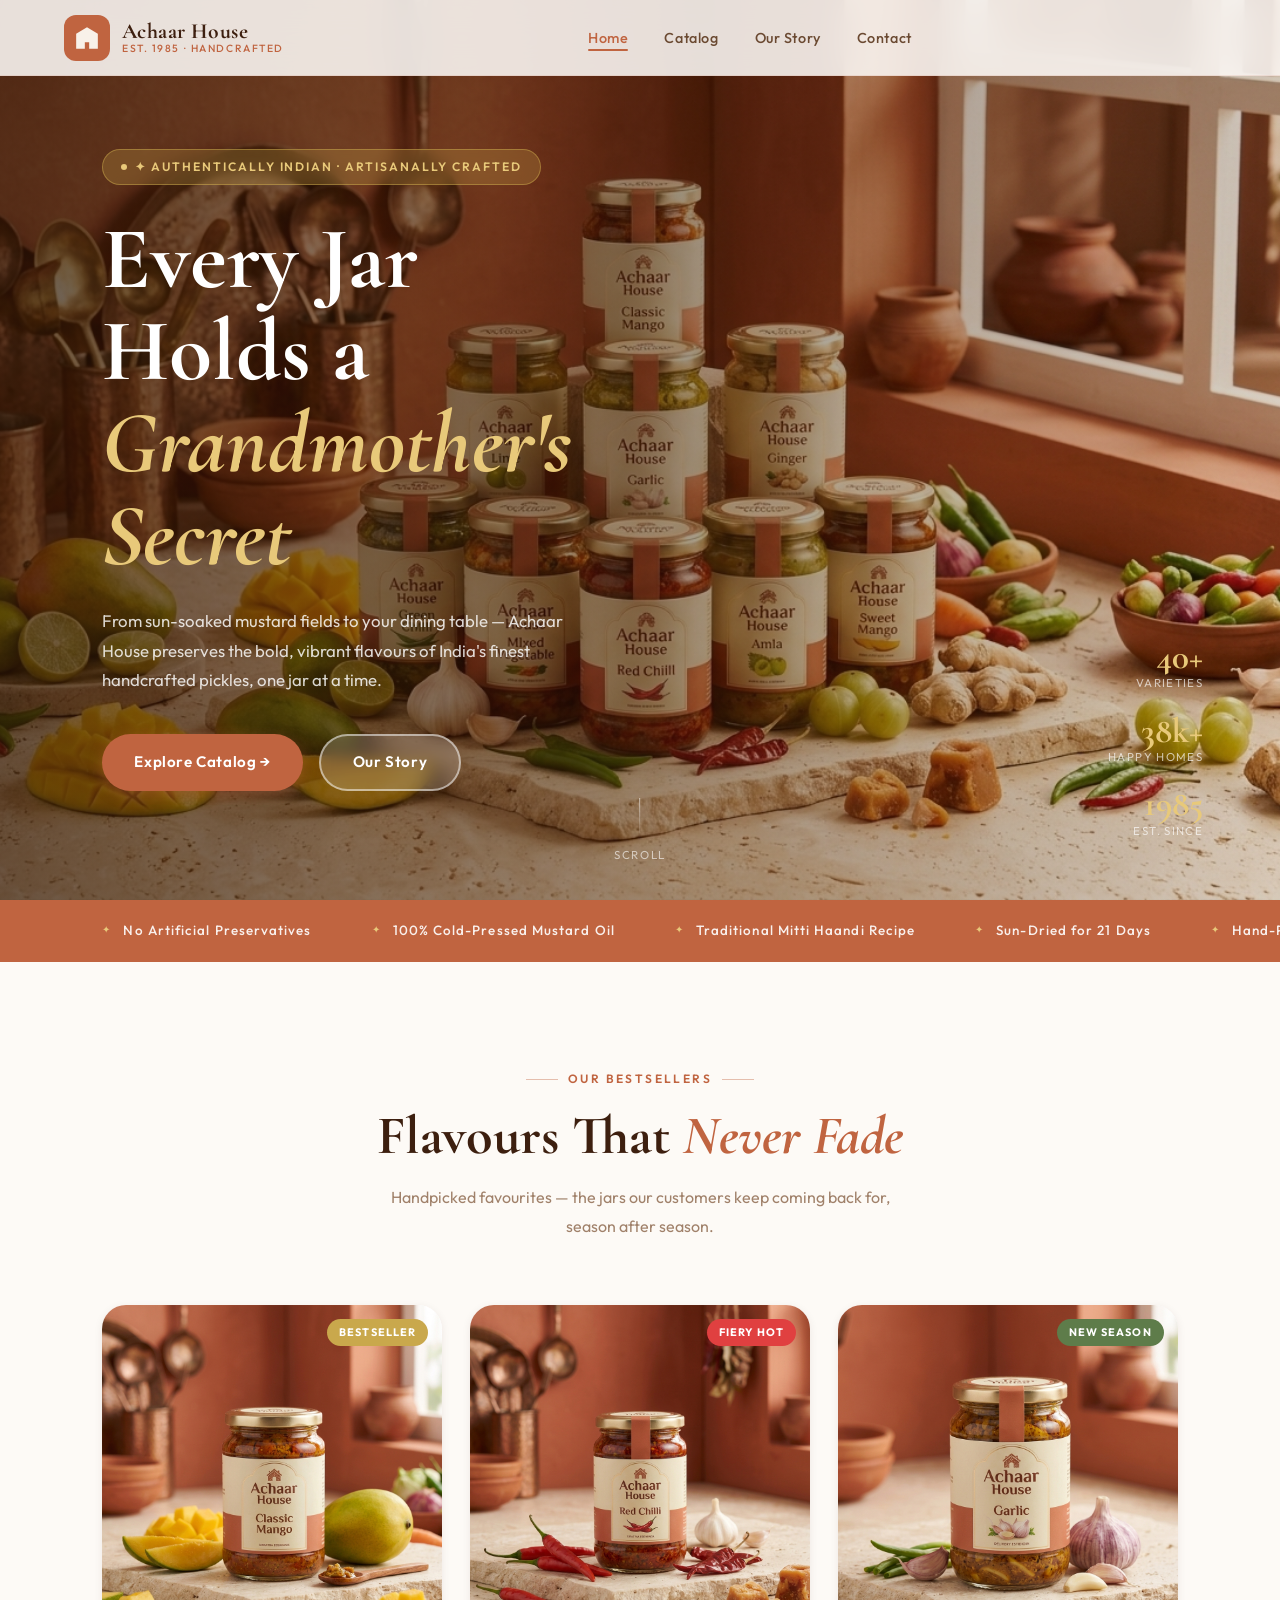
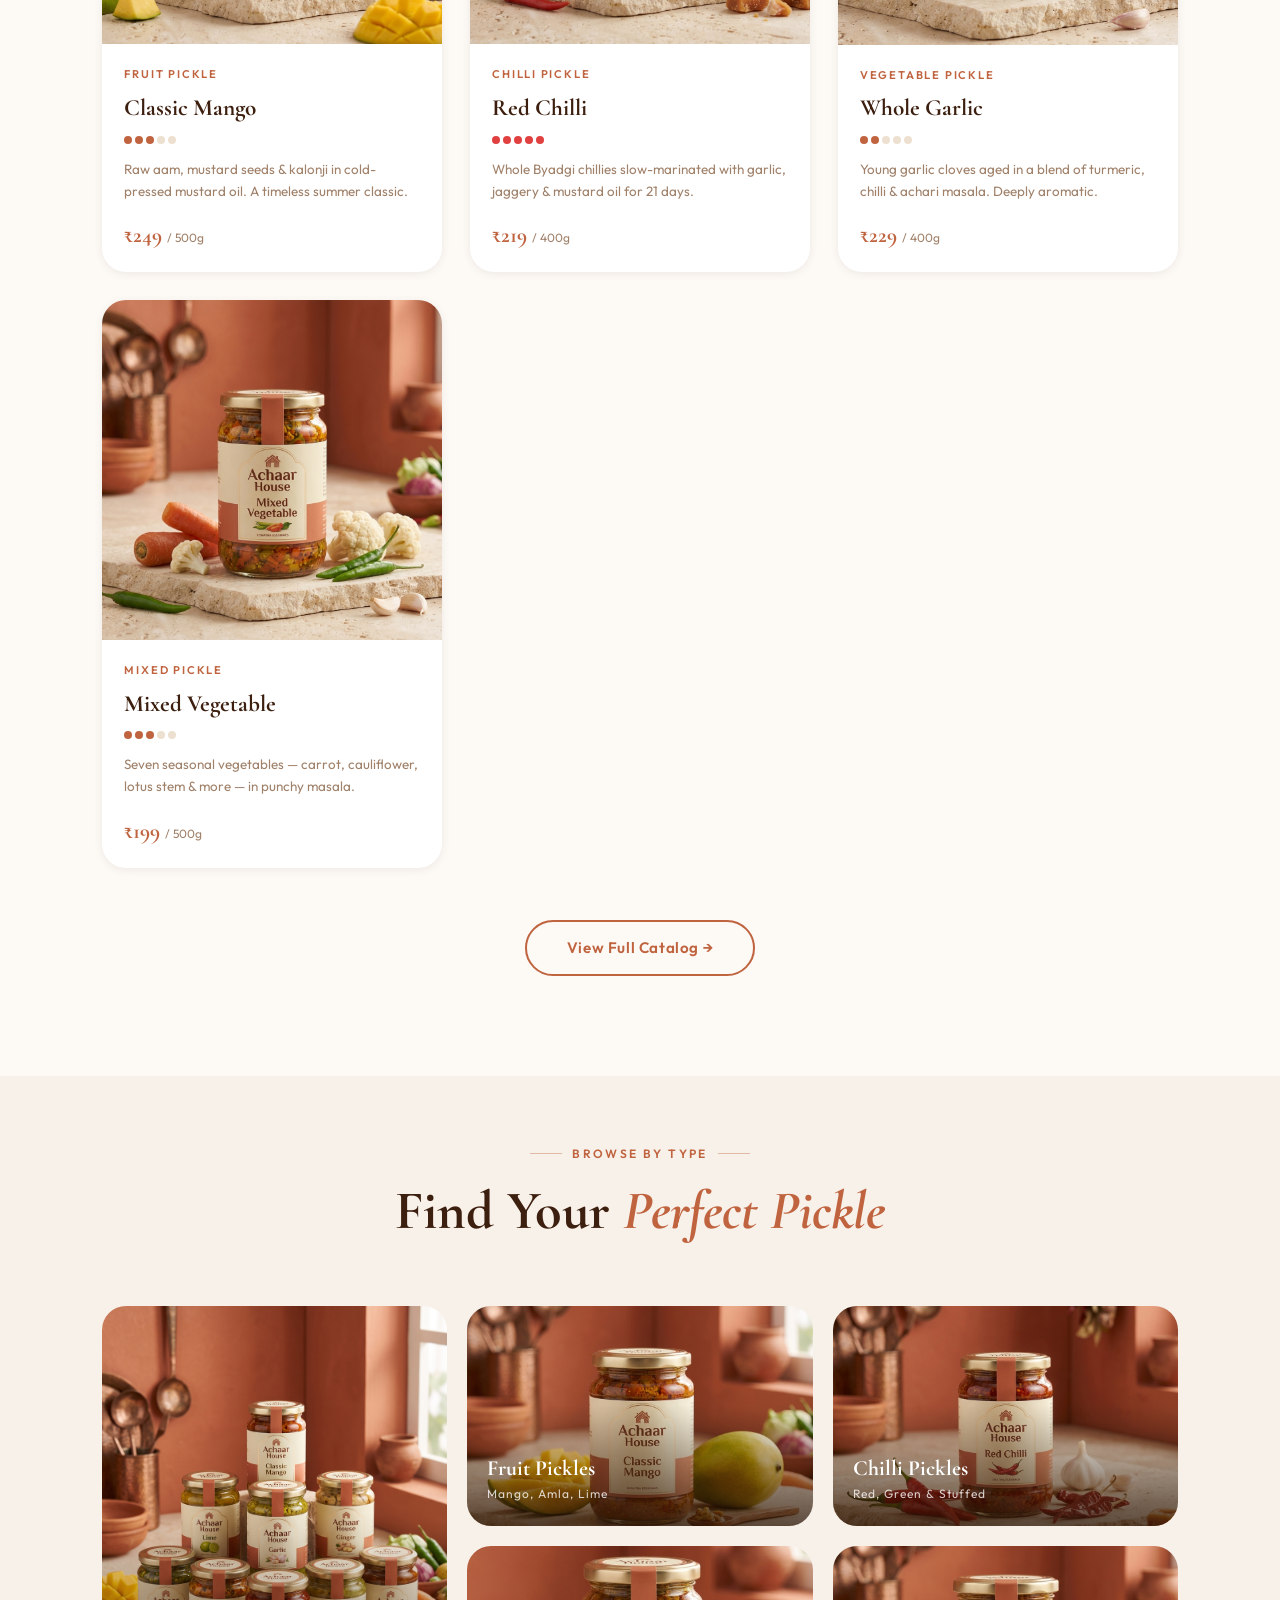
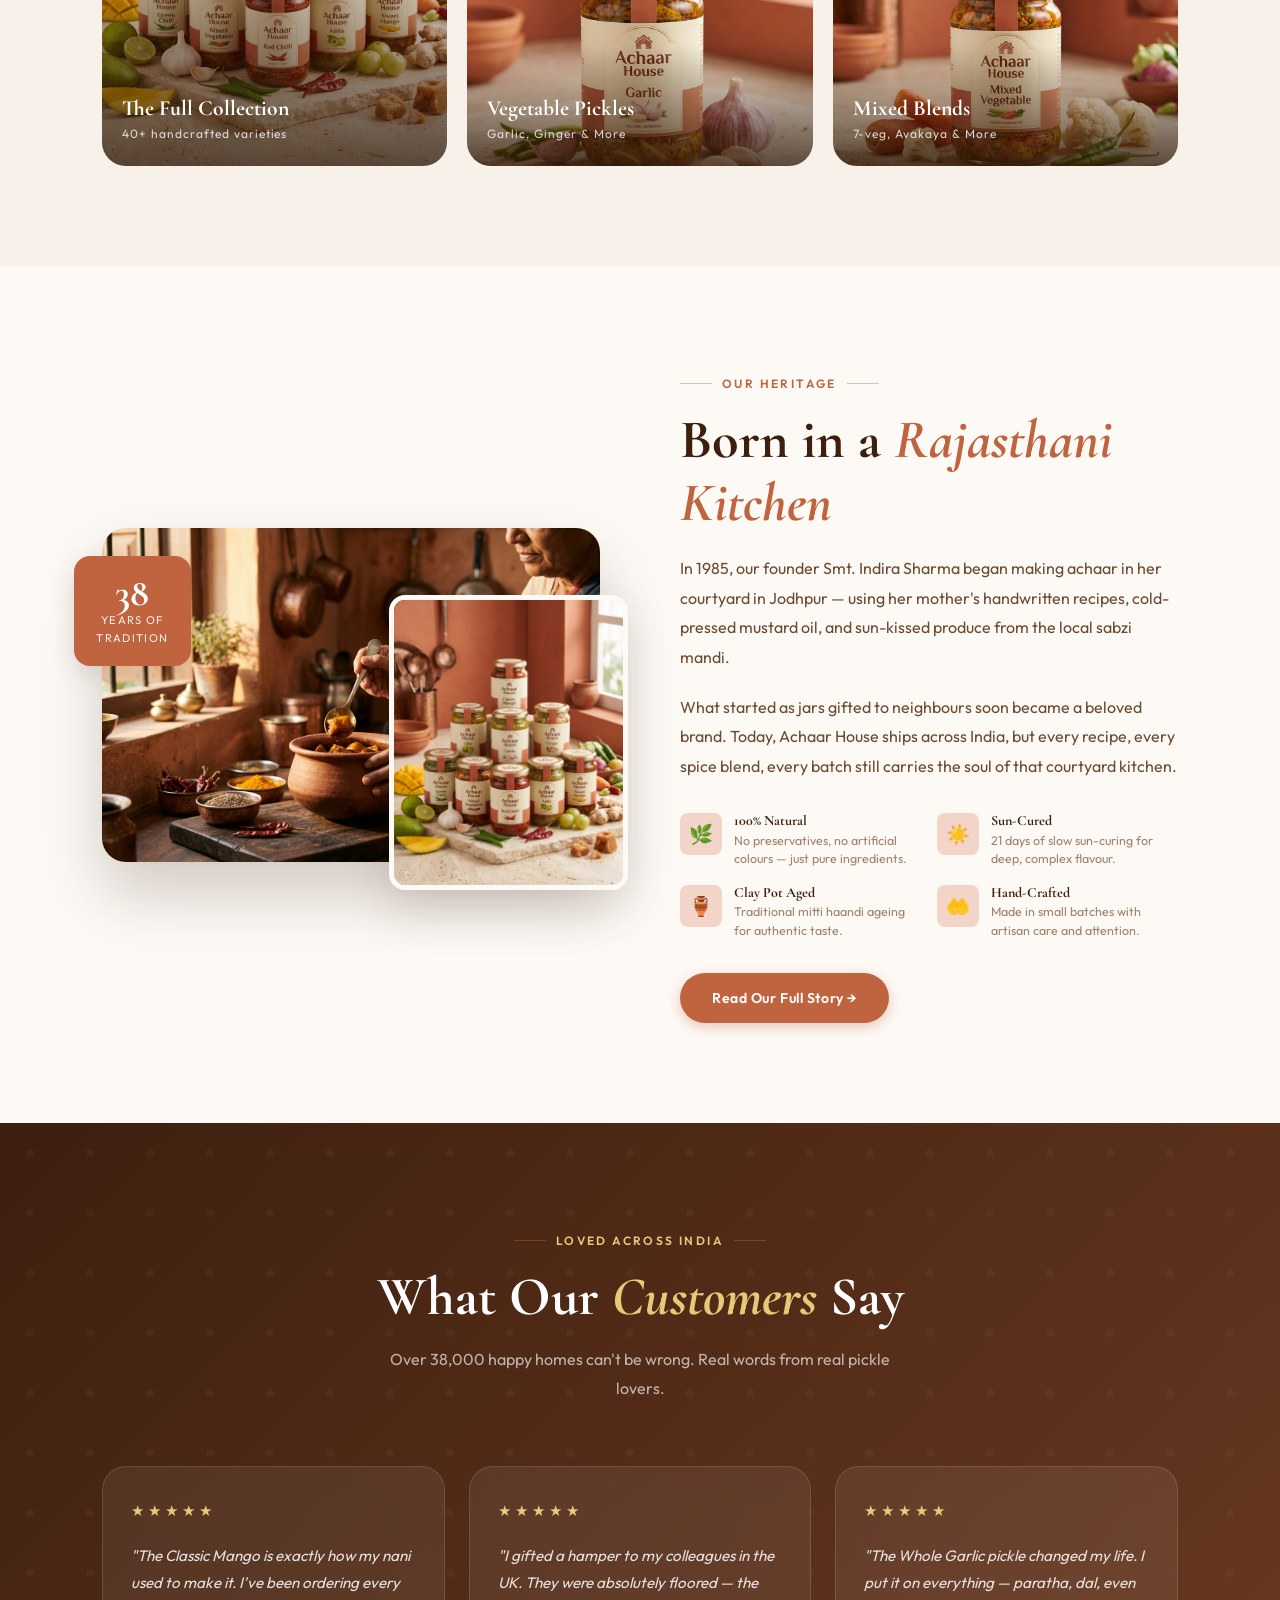
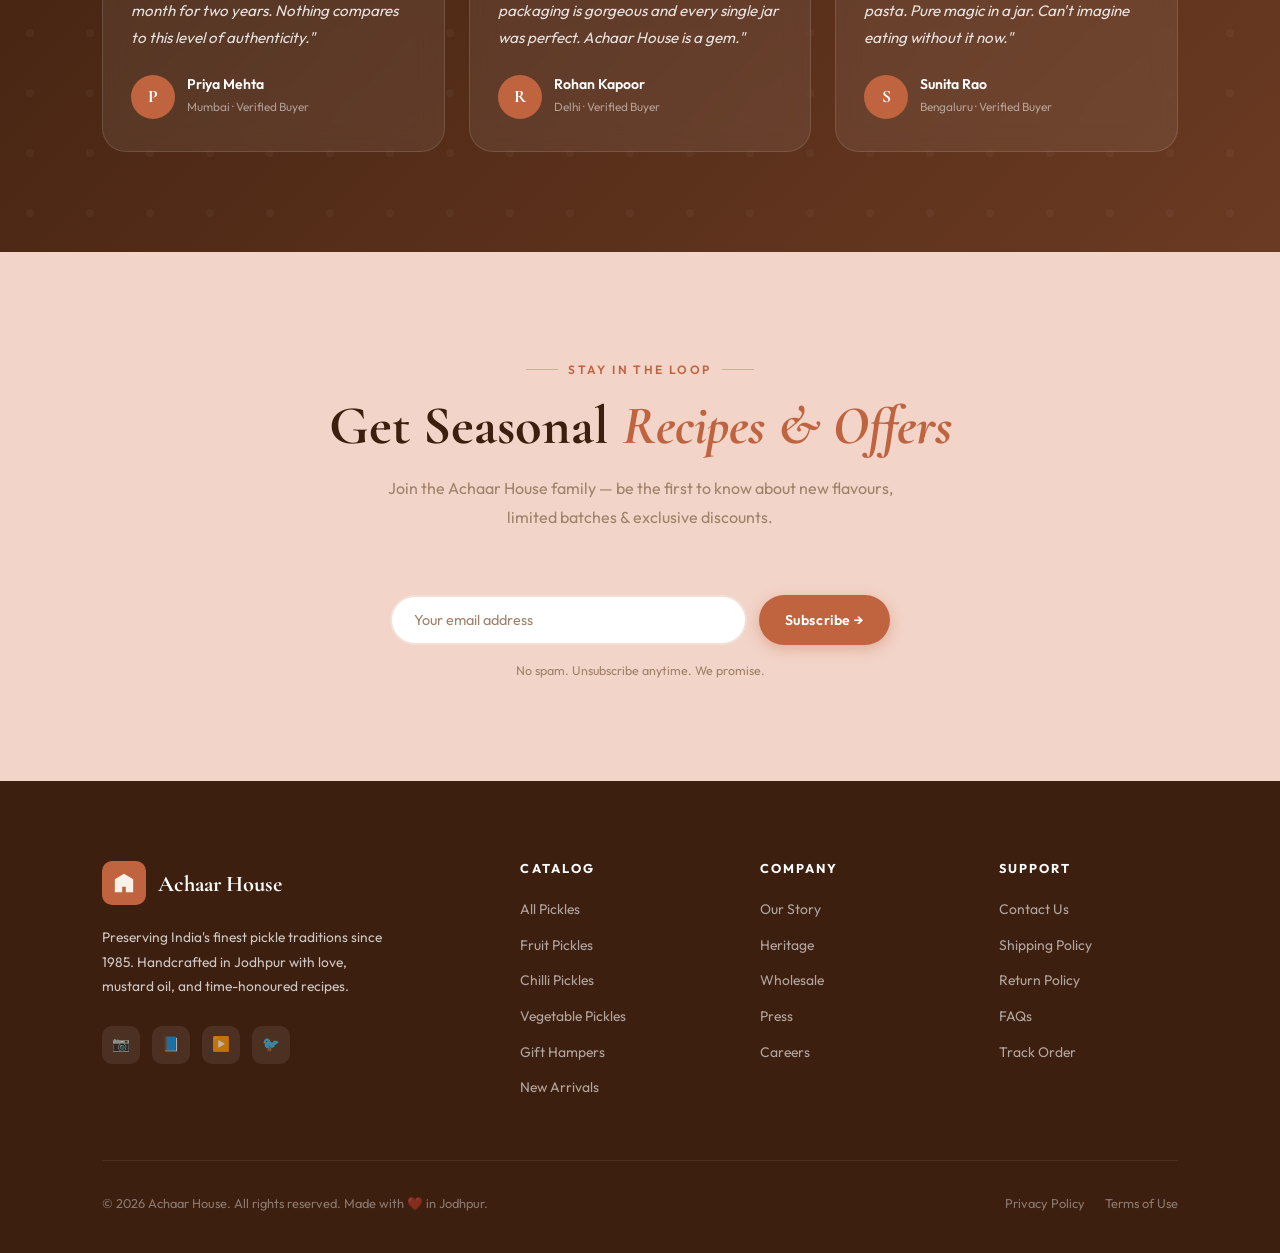
==== index.html @ 8706e235 "🏺 Initial release — Achaar House pickle catalog website - Multi-page site: Home, Catalog, About, Con" ====
<!DOCTYPE html>
<html lang="en">
<head>
  <meta charset="UTF-8" />
  <meta name="viewport" content="width=device-width, initial-scale=1.0" />
  <title>Achaar House — Handcrafted Indian Pickles Since 1985</title>
  <meta name="description" content="Achaar House brings you authentic, handcrafted Indian pickles made from traditional family recipes. Explore our full catalog of premium achaar – mango, lime, chilli, garlic and more." />
  <link rel="stylesheet" href="styles.css" />
</head>
<body>

<!-- ===== NAVBAR ===== -->
<nav class="navbar" id="navbar">
  <a href="index.html" class="nav-logo">
    <div class="nav-logo-icon">
      <svg viewBox="0 0 24 24" xmlns="http://www.w3.org/2000/svg">
        <path d="M12 2L2 8v14h8v-6h4v6h8V8L12 2z"/>
      </svg>
    </div>
    <div class="nav-logo-text">
      <span class="brand-name">Achaar House</span>
      <span class="brand-tagline">Est. 1985 · Handcrafted</span>
    </div>
  </a>
  <ul class="nav-links">
    <li><a href="index.html" class="active">Home</a></li>
    <li><a href="catalog.html">Catalog</a></li>
    <li><a href="about.html">Our Story</a></li>
    <li><a href="contact.html">Contact</a></li>
  </ul>
  <div class="nav-cta">
  </div>
  <div class="hamburger" id="hamburger" aria-label="Menu">
    <span></span><span></span><span></span>
  </div>
</nav>

<!-- Mobile Nav -->
<div class="mobile-nav" id="mobileNav">
  <span class="mobile-nav-close" id="mobileClose">✕</span>
  <a href="index.html">Home</a>
  <a href="catalog.html">Catalog</a>
  <a href="about.html">Our Story</a>
  <a href="contact.html">Contact</a>
</div>

<!-- ===== HERO ===== -->
<section class="hero" id="home">
  <div class="hero-bg" id="heroBg"></div>
  <div class="hero-overlay"></div>
  <div class="hero-content">
    <div class="hero-badge">✦ Authentically Indian · Artisanally Crafted</div>
    <h1>Every Jar Holds a<br /><em>Grandmother's Secret</em></h1>
    <p class="hero-desc">From sun-soaked mustard fields to your dining table — Achaar House preserves the bold, vibrant flavours of India's finest handcrafted pickles, one jar at a time.</p>
    <div class="hero-actions">
      <a href="catalog.html" class="btn-primary" style="padding:14px 32px; font-size:0.95rem;">Explore Catalog →</a>
      <a href="about.html" class="btn-ghost" style="padding:14px 32px; font-size:0.95rem;">Our Story</a>
    </div>
  </div>
  <div class="hero-stats">
    <div class="stat-item">
      <div class="stat-number">40+</div>
      <div class="stat-label">Varieties</div>
    </div>
    <div class="stat-item">
      <div class="stat-number">38k+</div>
      <div class="stat-label">Happy Homes</div>
    </div>
    <div class="stat-item">
      <div class="stat-number">1985</div>
      <div class="stat-label">Est. Since</div>
    </div>
  </div>
  <div class="hero-scroll">
    <div class="hero-scroll-line"></div>
    Scroll
  </div>
</section>

<!-- ===== FEATURES TICKER ===== -->
<div class="features-strip">
  <div class="features-ticker" id="ticker">
    <span>No Artificial Preservatives</span>
    <span>100% Cold-Pressed Mustard Oil</span>
    <span>Traditional Mitti Haandi Recipe</span>
    <span>Sun-Dried for 21 Days</span>
    <span>Hand-Packed with Love</span>
    <span>Free Delivery on ₹499+</span>
    <span>No Artificial Preservatives</span>
    <span>100% Cold-Pressed Mustard Oil</span>
    <span>Traditional Mitti Haandi Recipe</span>
    <span>Sun-Dried for 21 Days</span>
    <span>Hand-Packed with Love</span>
    <span>Free Delivery on ₹499+</span>
  </div>
</div>

<!-- ===== BESTSELLERS ===== -->
<section class="section-pad" id="bestsellers">
  <div class="section-header">
    <div class="section-eyebrow">Our Bestsellers</div>
    <h2 class="section-title">Flavours That <em>Never Fade</em></h2>
    <p class="section-subtitle">Handpicked favourites — the jars our customers keep coming back for, season after season.</p>
  </div>
  <div class="products-grid">

    <!-- Card 1 -->
    <div class="product-card fade-up" onclick="window.location='catalog.html'">
      <div class="product-card-img">
        <img src="images/mango_pickle.jpg" alt="Classic Mango Pickle" loading="lazy" />
        <span class="product-badge">Bestseller</span>
      </div>
      <div class="product-card-body">
        <div class="product-category">Fruit Pickle</div>
        <div class="product-name">Classic Mango</div>
        <div class="spice-meter">
          <div class="spice-dot active"></div>
          <div class="spice-dot active"></div>
          <div class="spice-dot active"></div>
          <div class="spice-dot"></div>
          <div class="spice-dot"></div>
        </div>
        <div class="product-desc">Raw aam, mustard seeds & kalonji in cold-pressed mustard oil. A timeless summer classic.</div>
        <div class="product-footer">
          <div class="product-price">₹249 <span>/ 500g</span></div>
        </div>
      </div>
    </div>

    <!-- Card 2 -->
    <div class="product-card fade-up" onclick="window.location='catalog.html'">
      <div class="product-card-img">
        <img src="images/chilli_pickle.jpg" alt="Red Chilli Pickle" loading="lazy" />
        <span class="product-badge hot">Fiery Hot</span>
      </div>
      <div class="product-card-body">
        <div class="product-category">Chilli Pickle</div>
        <div class="product-name">Red Chilli</div>
        <div class="spice-meter">
          <div class="spice-dot active hot"></div>
          <div class="spice-dot active hot"></div>
          <div class="spice-dot active hot"></div>
          <div class="spice-dot active hot"></div>
          <div class="spice-dot active hot"></div>
        </div>
        <div class="product-desc">Whole Byadgi chillies slow-marinated with garlic, jaggery & mustard oil for 21 days.</div>
        <div class="product-footer">
          <div class="product-price">₹219 <span>/ 400g</span></div>
        </div>
      </div>
    </div>

    <!-- Card 3 -->
    <div class="product-card fade-up" onclick="window.location='catalog.html'">
      <div class="product-card-img">
        <img src="images/garlic_pickle.jpg" alt="Garlic Pickle" loading="lazy" />
        <span class="product-badge new">New Season</span>
      </div>
      <div class="product-card-body">
        <div class="product-category">Vegetable Pickle</div>
        <div class="product-name">Whole Garlic</div>
        <div class="spice-meter">
          <div class="spice-dot active"></div>
          <div class="spice-dot active"></div>
          <div class="spice-dot"></div>
          <div class="spice-dot"></div>
          <div class="spice-dot"></div>
        </div>
        <div class="product-desc">Young garlic cloves aged in a blend of turmeric, chilli & achari masala. Deeply aromatic.</div>
        <div class="product-footer">
          <div class="product-price">₹229 <span>/ 400g</span></div>
        </div>
      </div>
    </div>

    <!-- Card 4 -->
    <div class="product-card fade-up" onclick="window.location='catalog.html'">
      <div class="product-card-img">
        <img src="images/mixed_veg_pickle.jpg" alt="Mixed Vegetable Pickle" loading="lazy" />
      </div>
      <div class="product-card-body">
        <div class="product-category">Mixed Pickle</div>
        <div class="product-name">Mixed Vegetable</div>
        <div class="spice-meter">
          <div class="spice-dot active"></div>
          <div class="spice-dot active"></div>
          <div class="spice-dot active"></div>
          <div class="spice-dot"></div>
          <div class="spice-dot"></div>
        </div>
        <div class="product-desc">Seven seasonal vegetables — carrot, cauliflower, lotus stem & more — in punchy masala.</div>
        <div class="product-footer">
          <div class="product-price">₹199 <span>/ 500g</span></div>
        </div>
      </div>
    </div>

  </div>
  <div style="text-align:center; margin-top:52px;">
    <a href="catalog.html" class="btn-secondary" style="padding:14px 40px; font-size:0.95rem;">View Full Catalog →</a>
  </div>
</section>

<!-- ===== CATEGORIES ===== -->
<section class="section-pad" style="background:var(--cream); padding-top:60px;">
  <div class="section-header">
    <div class="section-eyebrow">Browse By Type</div>
    <h2 class="section-title">Find Your <em>Perfect Pickle</em></h2>
  </div>
  <div class="categories-grid">
    <div class="cat-card fade-up">
      <img src="images/catalog_group.png" alt="All Pickles" />
      <div class="cat-overlay"></div>
      <div class="cat-label">
        <h3>The Full Collection</h3>
        <span>40+ handcrafted varieties</span>
      </div>
    </div>
    <div class="cat-card fade-up">
      <img src="images/mango_pickle.jpg" alt="Fruit Pickles" />
      <div class="cat-overlay"></div>
      <div class="cat-label">
        <h3>Fruit Pickles</h3>
        <span>Mango, Amla, Lime</span>
      </div>
    </div>
    <div class="cat-card fade-up">
      <img src="images/chilli_pickle.jpg" alt="Chilli Pickles" />
      <div class="cat-overlay"></div>
      <div class="cat-label">
        <h3>Chilli Pickles</h3>
        <span>Red, Green & Stuffed</span>
      </div>
    </div>
    <div class="cat-card fade-up">
      <img src="images/garlic_pickle.jpg" alt="Vegetable Pickles" />
      <div class="cat-overlay"></div>
      <div class="cat-label">
        <h3>Vegetable Pickles</h3>
        <span>Garlic, Ginger & More</span>
      </div>
    </div>
    <div class="cat-card fade-up">
      <img src="images/mixed_veg_pickle.jpg" alt="Mixed Pickles" />
      <div class="cat-overlay"></div>
      <div class="cat-label">
        <h3>Mixed Blends</h3>
        <span>7-veg, Avakaya & More</span>
      </div>
    </div>
  </div>
</section>

<!-- ===== STORY / ABOUT ===== -->
<section class="section-pad">
  <div class="story-grid">
    <div class="story-img-wrap">
      <img src="images/about_section.jpg" alt="Achaar House kitchen" class="story-img-main" />
      <img src="images/catalog_group.png" alt="Achaar House jars" class="story-img-accent" />
      <div class="story-img-badge">
        <div class="badge-number">38</div>
        <div class="badge-text">Years of<br />Tradition</div>
      </div>
    </div>
    <div class="story-content">
      <div class="section-header" style="text-align:left; margin-bottom:20px;">
        <div class="section-eyebrow">Our Heritage</div>
        <h2 class="section-title">Born in a <em>Rajasthani Kitchen</em></h2>
      </div>
      <p class="story-text">In 1985, our founder Smt. Indira Sharma began making achaar in her courtyard in Jodhpur — using her mother's handwritten recipes, cold-pressed mustard oil, and sun-kissed produce from the local sabzi mandi.</p>
      <p class="story-text">What started as jars gifted to neighbours soon became a beloved brand. Today, Achaar House ships across India, but every recipe, every spice blend, every batch still carries the soul of that courtyard kitchen.</p>
      <div class="story-values">
        <div class="story-value">
          <div class="story-value-icon">🌿</div>
          <div class="story-value-text">
            <h4>100% Natural</h4>
            <p>No preservatives, no artificial colours — just pure ingredients.</p>
          </div>
        </div>
        <div class="story-value">
          <div class="story-value-icon">☀️</div>
          <div class="story-value-text">
            <h4>Sun-Cured</h4>
            <p>21 days of slow sun-curing for deep, complex flavour.</p>
          </div>
        </div>
        <div class="story-value">
          <div class="story-value-icon">🏺</div>
          <div class="story-value-text">
            <h4>Clay Pot Aged</h4>
            <p>Traditional mitti haandi ageing for authentic taste.</p>
          </div>
        </div>
        <div class="story-value">
          <div class="story-value-icon">🤲</div>
          <div class="story-value-text">
            <h4>Hand-Crafted</h4>
            <p>Made in small batches with artisan care and attention.</p>
          </div>
        </div>
      </div>
      <a href="about.html" class="btn-primary" style="padding:14px 32px;">Read Our Full Story →</a>
    </div>
  </div>
</section>

<!-- ===== TESTIMONIALS ===== -->
<section class="section-pad testimonials-bg">
  <div class="section-header section-header-light">
    <div class="section-eyebrow">Loved Across India</div>
    <h2 class="section-title" style="color:#fff;">What Our <em style="color:var(--gold-light);">Customers</em> Say</h2>
    <p class="section-subtitle" style="color:rgba(255,255,255,0.65);">Over 38,000 happy homes can't be wrong. Real words from real pickle lovers.</p>
  </div>
  <div class="testimonials-grid">
    <div class="testimonial-card fade-up">
      <div class="testimonial-stars">
        <span class="star">★</span><span class="star">★</span><span class="star">★</span><span class="star">★</span><span class="star">★</span>
      </div>
      <p class="testimonial-text">"The Classic Mango is exactly how my nani used to make it. I've been ordering every month for two years. Nothing compares to this level of authenticity."</p>
      <div class="testimonial-author">
        <div class="author-avatar">P</div>
        <div class="author-info">
          <h4>Priya Mehta</h4>
          <span>Mumbai · Verified Buyer</span>
        </div>
      </div>
    </div>
    <div class="testimonial-card fade-up">
      <div class="testimonial-stars">
        <span class="star">★</span><span class="star">★</span><span class="star">★</span><span class="star">★</span><span class="star">★</span>
      </div>
      <p class="testimonial-text">"I gifted a hamper to my colleagues in the UK. They were absolutely floored — the packaging is gorgeous and every single jar was perfect. Achaar House is a gem."</p>
      <div class="testimonial-author">
        <div class="author-avatar">R</div>
        <div class="author-info">
          <h4>Rohan Kapoor</h4>
          <span>Delhi · Verified Buyer</span>
        </div>
      </div>
    </div>
    <div class="testimonial-card fade-up">
      <div class="testimonial-stars">
        <span class="star">★</span><span class="star">★</span><span class="star">★</span><span class="star">★</span><span class="star">★</span>
      </div>
      <p class="testimonial-text">"The Whole Garlic pickle changed my life. I put it on everything — paratha, dal, even pasta. Pure magic in a jar. Can't imagine eating without it now."</p>
      <div class="testimonial-author">
        <div class="author-avatar">S</div>
        <div class="author-info">
          <h4>Sunita Rao</h4>
          <span>Bengaluru · Verified Buyer</span>
        </div>
      </div>
    </div>
  </div>
</section>

<!-- ===== NEWSLETTER ===== -->
<section class="section-pad newsletter-section">
  <div class="section-header">
    <div class="section-eyebrow">Stay in the Loop</div>
    <h2 class="section-title">Get Seasonal <em>Recipes & Offers</em></h2>
    <p class="section-subtitle">Join the Achaar House family — be the first to know about new flavours, limited batches & exclusive discounts.</p>
  </div>
  <form class="newsletter-form" onsubmit="handleNewsletter(event)">
    <input type="email" class="newsletter-input" placeholder="Your email address" id="newsletterEmail" required />
    <button type="submit" class="btn-primary">Subscribe →</button>
  </form>
  <p style="margin-top:16px; font-size:0.78rem; color:var(--text-muted);">No spam. Unsubscribe anytime. We promise.</p>
</section>

<!-- ===== FOOTER ===== -->
<footer>
  <div class="footer-grid">
    <div>
      <div class="footer-brand-logo">
        <div class="footer-brand-icon">
          <svg width="22" height="22" viewBox="0 0 24 24" fill="#F8F1E9" xmlns="http://www.w3.org/2000/svg">
            <path d="M12 2L2 8v14h8v-6h4v6h8V8L12 2z"/>
          </svg>
        </div>
        <span class="footer-brand-name">Achaar House</span>
      </div>
      <p class="footer-brand-desc">Preserving India's finest pickle traditions since 1985. Handcrafted in Jodhpur with love, mustard oil, and time-honoured recipes.</p>
      <div class="social-links">
        <a href="#" class="social-link" aria-label="Instagram">📷</a>
        <a href="#" class="social-link" aria-label="Facebook">📘</a>
        <a href="#" class="social-link" aria-label="YouTube">▶️</a>
        <a href="#" class="social-link" aria-label="Twitter">🐦</a>
      </div>
    </div>
    <div class="footer-col">
      <h4>Catalog</h4>
      <ul class="footer-links">
        <li><a href="catalog.html">All Pickles</a></li>
        <li><a href="catalog.html">Fruit Pickles</a></li>
        <li><a href="catalog.html">Chilli Pickles</a></li>
        <li><a href="catalog.html">Vegetable Pickles</a></li>
        <li><a href="catalog.html">Gift Hampers</a></li>
        <li><a href="catalog.html">New Arrivals</a></li>
      </ul>
    </div>
    <div class="footer-col">
      <h4>Company</h4>
      <ul class="footer-links">
        <li><a href="about.html">Our Story</a></li>
        <li><a href="about.html">Heritage</a></li>
        <li><a href="contact.html">Wholesale</a></li>
        <li><a href="contact.html">Press</a></li>
        <li><a href="contact.html">Careers</a></li>
      </ul>
    </div>
    <div class="footer-col">
      <h4>Support</h4>
      <ul class="footer-links">
        <li><a href="contact.html">Contact Us</a></li>
        <li><a href="#">Shipping Policy</a></li>
        <li><a href="#">Return Policy</a></li>
        <li><a href="#">FAQs</a></li>
        <li><a href="#">Track Order</a></li>
      </ul>
    </div>
  </div>
  <div class="footer-bottom">
    <span>© 2026 Achaar House. All rights reserved. Made with ❤️ in Jodhpur.</span>
    <div style="display:flex; gap:20px;">
      <a href="#" style="color:rgba(255,255,255,0.4); transition:color 0.3s;" onmouseover="this.style.color='rgba(255,255,255,0.8)'" onmouseout="this.style.color='rgba(255,255,255,0.4)'">Privacy Policy</a>
      <a href="#" style="color:rgba(255,255,255,0.4); transition:color 0.3s;" onmouseover="this.style.color='rgba(255,255,255,0.8)'" onmouseout="this.style.color='rgba(255,255,255,0.4)'">Terms of Use</a>
    </div>
  </div>
</footer>

<script>
  // --- Navbar scroll effect ---
  const navbar = document.getElementById('navbar');
  window.addEventListener('scroll', () => {
    navbar.classList.toggle('scrolled', window.scrollY > 60);
  });

  // --- Hero bg parallax / load ---
  const heroBg = document.getElementById('heroBg');
  heroBg.style.backgroundImage = "url('images/hero_banner.jpg')";
  setTimeout(() => heroBg.classList.add('loaded'), 100);

  // --- Mobile Nav ---
  const hamburger = document.getElementById('hamburger');
  const mobileNav = document.getElementById('mobileNav');
  const mobileClose = document.getElementById('mobileClose');
  hamburger.addEventListener('click', () => mobileNav.classList.add('open'));
  mobileClose.addEventListener('click', () => mobileNav.classList.remove('open'));



  // --- Newsletter ---
  function handleNewsletter(e) {
    e.preventDefault();
    const btn = e.target.querySelector('button');
    btn.textContent = '✓ Subscribed!';
    btn.style.background = 'var(--green-herb)';
    setTimeout(() => {
      btn.textContent = 'Subscribe →';
      btn.style.background = '';
      document.getElementById('newsletterEmail').value = '';
    }, 2500);
  }

  // --- Scroll animations ---
  const observer = new IntersectionObserver((entries) => {
    entries.forEach(e => { if (e.isIntersecting) e.target.classList.add('visible'); });
  }, { threshold: 0.12 });
  document.querySelectorAll('.fade-up').forEach(el => observer.observe(el));
</script>
</body>
</html>
---- styles.css ----
/* =========================================
   ACHAAR HOUSE — Global Design System
   ========================================= */

@import url('https://fonts.googleapis.com/css2?family=Cormorant+Garamond:ital,wght@0,400;0,500;0,600;0,700;1,400;1,600&family=Outfit:wght@300;400;500;600;700&family=Playfair+Display:ital,wght@0,700;1,600&display=swap');

/* ---------- DESIGN TOKENS ---------- */
:root {
  --terracotta:    #C06440;
  --terracotta-dark: #9B4E30;
  --terracotta-light: #D9846A;
  --terracotta-pale: #F2D4C8;
  --cream:         #F8F1E9;
  --cream-dark:    #EDE0D0;
  --warm-white:    #FDFAF6;
  --gold:          #C9A84C;
  --gold-light:    #E8C97A;
  --amber:         #E07B39;
  --brown-deep:    #3D1F0F;
  --brown-mid:     #6B3A22;
  --brown-soft:    #9C6344;
  --green-herb:    #5E7C4A;
  --text-primary:  #2A1506;
  --text-secondary:#6B4A32;
  --text-muted:    #A0816A;

  --shadow-sm:  0 2px 8px rgba(61,31,15,0.08);
  --shadow-md:  0 8px 24px rgba(61,31,15,0.12);
  --shadow-lg:  0 20px 48px rgba(61,31,15,0.16);
  --shadow-xl:  0 32px 64px rgba(61,31,15,0.22);

  --radius-sm:  8px;
  --radius-md:  16px;
  --radius-lg:  24px;
  --radius-xl:  40px;
  --radius-pill:100px;

  --transition: 0.35s cubic-bezier(0.4, 0, 0.2, 1);
}

/* ---------- RESET & BASE ---------- */
*, *::before, *::after { box-sizing: border-box; margin: 0; padding: 0; }

html { scroll-behavior: smooth; }

body {
  font-family: 'Outfit', sans-serif;
  background-color: var(--warm-white);
  color: var(--text-primary);
  line-height: 1.6;
  overflow-x: hidden;
}

img { display: block; max-width: 100%; }

a { text-decoration: none; color: inherit; }

ul { list-style: none; }

h1, h2, h3, h4 {
  font-family: 'Cormorant Garamond', serif;
  line-height: 1.15;
}

/* ---------- SCROLLBAR ---------- */
::-webkit-scrollbar { width: 6px; }
::-webkit-scrollbar-track { background: var(--cream); }
::-webkit-scrollbar-thumb { background: var(--terracotta); border-radius: 10px; }

/* ---------- SELECTION ---------- */
::selection { background: var(--terracotta-pale); color: var(--brown-deep); }

/* ============================================================
   NAVBAR
   ============================================================ */
.navbar {
  position: fixed;
  top: 0; left: 0; right: 0;
  z-index: 1000;
  padding: 0 5%;
  display: flex;
  align-items: center;
  justify-content: space-between;
  height: 76px;
  background: rgba(253, 250, 246, 0.88);
  backdrop-filter: blur(16px);
  -webkit-backdrop-filter: blur(16px);
  border-bottom: 1px solid rgba(192,100,64,0.12);
  transition: var(--transition);
}

.navbar.scrolled {
  box-shadow: var(--shadow-md);
  background: rgba(253, 250, 246, 0.97);
}

.nav-logo {
  display: flex;
  align-items: center;
  gap: 12px;
}

.nav-logo-icon {
  width: 46px; height: 46px;
  background: var(--terracotta);
  border-radius: 12px;
  display: flex; align-items: center; justify-content: center;
  flex-shrink: 0;
}

.nav-logo-icon svg { width: 26px; height: 26px; fill: var(--cream); }

.nav-logo-text {
  display: flex; flex-direction: column;
  line-height: 1;
}

.nav-logo-text .brand-name {
  font-family: 'Cormorant Garamond', serif;
  font-size: 1.35rem;
  font-weight: 700;
  color: var(--brown-deep);
  letter-spacing: 0.02em;
}

.nav-logo-text .brand-tagline {
  font-size: 0.65rem;
  color: var(--terracotta);
  font-weight: 500;
  letter-spacing: 0.15em;
  text-transform: uppercase;
  margin-top: 2px;
}

.nav-links {
  display: flex;
  align-items: center;
  gap: 36px;
}

.nav-links a {
  font-size: 0.9rem;
  font-weight: 500;
  color: var(--text-secondary);
  letter-spacing: 0.04em;
  position: relative;
  transition: color var(--transition);
}

.nav-links a::after {
  content: '';
  position: absolute;
  bottom: -4px; left: 0;
  width: 0; height: 2px;
  background: var(--terracotta);
  border-radius: 2px;
  transition: width var(--transition);
}

.nav-links a:hover,
.nav-links a.active { color: var(--terracotta); }

.nav-links a:hover::after,
.nav-links a.active::after { width: 100%; }

.nav-cta {
  display: flex;
  align-items: center;
  gap: 12px;
}

.btn-primary {
  display: inline-flex;
  align-items: center;
  gap: 8px;
  padding: 11px 26px;
  background: var(--terracotta);
  color: #fff;
  border: none;
  border-radius: var(--radius-pill);
  font-family: 'Outfit', sans-serif;
  font-size: 0.88rem;
  font-weight: 600;
  letter-spacing: 0.04em;
  cursor: pointer;
  transition: var(--transition);
  box-shadow: 0 4px 14px rgba(192,100,64,0.35);
}

.btn-primary:hover {
  background: var(--terracotta-dark);
  transform: translateY(-2px);
  box-shadow: 0 8px 24px rgba(192,100,64,0.45);
}

.btn-secondary {
  display: inline-flex;
  align-items: center;
  gap: 8px;
  padding: 11px 26px;
  background: transparent;
  color: var(--terracotta);
  border: 2px solid var(--terracotta);
  border-radius: var(--radius-pill);
  font-family: 'Outfit', sans-serif;
  font-size: 0.88rem;
  font-weight: 600;
  letter-spacing: 0.04em;
  cursor: pointer;
  transition: var(--transition);
}

.btn-secondary:hover {
  background: var(--terracotta);
  color: #fff;
  transform: translateY(-2px);
  box-shadow: 0 8px 24px rgba(192,100,64,0.35);
}

.btn-ghost {
  display: inline-flex;
  align-items: center;
  gap: 8px;
  padding: 12px 28px;
  background: rgba(255,255,255,0.18);
  color: #fff;
  border: 2px solid rgba(255,255,255,0.5);
  border-radius: var(--radius-pill);
  font-family: 'Outfit', sans-serif;
  font-size: 0.88rem;
  font-weight: 600;
  letter-spacing: 0.04em;
  cursor: pointer;
  transition: var(--transition);
  backdrop-filter: blur(8px);
}

.btn-ghost:hover {
  background: rgba(255,255,255,0.32);
  border-color: #fff;
  transform: translateY(-2px);
}

/* Hamburger */
.hamburger {
  display: none;
  flex-direction: column;
  gap: 5px;
  cursor: pointer;
  padding: 4px;
}

.hamburger span {
  display: block;
  width: 24px; height: 2px;
  background: var(--brown-deep);
  border-radius: 2px;
  transition: var(--transition);
}

/* Mobile Nav */
.mobile-nav {
  display: none;
  position: fixed;
  inset: 0;
  background: var(--warm-white);
  z-index: 999;
  flex-direction: column;
  align-items: center;
  justify-content: center;
  gap: 32px;
}

.mobile-nav.open { display: flex; }

.mobile-nav a {
  font-family: 'Cormorant Garamond', serif;
  font-size: 2rem;
  font-weight: 600;
  color: var(--brown-deep);
  transition: color var(--transition);
}

.mobile-nav a:hover { color: var(--terracotta); }

.mobile-nav-close {
  position: absolute;
  top: 24px; right: 5%;
  font-size: 2rem;
  cursor: pointer;
  color: var(--text-secondary);
}

/* ============================================================
   HERO SECTION
   ============================================================ */
.hero {
  position: relative;
  min-height: 100vh;
  display: flex;
  align-items: center;
  overflow: hidden;
}

.hero-bg {
  position: absolute;
  inset: 0;
  background-image: url('images/hero_banner.jpg');
  background-size: cover;
  background-position: center;
  transform: scale(1.06);
  transition: transform 8s ease;
}

.hero-bg.loaded { transform: scale(1); }

.hero-overlay {
  position: absolute;
  inset: 0;
  background: linear-gradient(
    105deg,
    rgba(42,21,6,0.72) 0%,
    rgba(42,21,6,0.45) 50%,
    rgba(42,21,6,0.12) 100%
  );
}

.hero-content {
  position: relative;
  z-index: 2;
  padding: 140px 8% 100px;
  max-width: 680px;
}

.hero-badge {
  display: inline-flex;
  align-items: center;
  gap: 8px;
  padding: 7px 18px;
  background: rgba(201,168,76,0.25);
  border: 1px solid rgba(201,168,76,0.5);
  border-radius: var(--radius-pill);
  color: var(--gold-light);
  font-size: 0.76rem;
  font-weight: 600;
  letter-spacing: 0.16em;
  text-transform: uppercase;
  margin-bottom: 28px;
  backdrop-filter: blur(8px);
}

.hero-badge::before {
  content: '';
  width: 6px; height: 6px;
  background: var(--gold-light);
  border-radius: 50%;
  animation: pulse 2s infinite;
}

@keyframes pulse {
  0%, 100% { opacity: 1; transform: scale(1); }
  50% { opacity: 0.5; transform: scale(1.4); }
}

.hero h1 {
  font-family: 'Cormorant Garamond', serif;
  font-size: clamp(3.2rem, 7vw, 5.5rem);
  font-weight: 700;
  color: #fff;
  line-height: 1.05;
  margin-bottom: 24px;
}

.hero h1 em {
  font-style: italic;
  color: var(--gold-light);
}

.hero-desc {
  font-size: 1.05rem;
  color: rgba(255,255,255,0.82);
  margin-bottom: 40px;
  max-width: 500px;
  line-height: 1.75;
}

.hero-actions {
  display: flex;
  gap: 16px;
  flex-wrap: wrap;
}

.hero-scroll {
  position: absolute;
  bottom: 36px;
  left: 50%;
  transform: translateX(-50%);
  display: flex;
  flex-direction: column;
  align-items: center;
  gap: 8px;
  color: rgba(255,255,255,0.6);
  font-size: 0.72rem;
  letter-spacing: 0.14em;
  text-transform: uppercase;
  z-index: 2;
  animation: bounce 2.2s ease infinite;
}

.hero-scroll-line {
  width: 1px; height: 40px;
  background: linear-gradient(to bottom, rgba(255,255,255,0.6), transparent);
}

@keyframes bounce {
  0%, 100% { transform: translateX(-50%) translateY(0); }
  50% { transform: translateX(-50%) translateY(8px); }
}

/* Stats strip */
.hero-stats {
  position: absolute;
  right: 6%;
  bottom: 60px;
  z-index: 2;
  display: flex;
  flex-direction: column;
  gap: 20px;
}

.stat-item {
  text-align: right;
}

.stat-number {
  font-family: 'Cormorant Garamond', serif;
  font-size: 2.2rem;
  font-weight: 700;
  color: var(--gold-light);
  line-height: 1;
}

.stat-label {
  font-size: 0.72rem;
  color: rgba(255,255,255,0.65);
  letter-spacing: 0.12em;
  text-transform: uppercase;
}

/* ============================================================
   SECTION UTILITIES
   ============================================================ */
.section-pad { padding: 100px 8%; }
.section-pad-sm { padding: 72px 8%; }

.section-header { text-align: center; margin-bottom: 64px; }

.section-eyebrow {
  display: inline-flex;
  align-items: center;
  gap: 10px;
  font-size: 0.75rem;
  font-weight: 600;
  letter-spacing: 0.2em;
  text-transform: uppercase;
  color: var(--terracotta);
  margin-bottom: 16px;
}

.section-eyebrow::before,
.section-eyebrow::after {
  content: '';
  flex: 1;
  height: 1px;
  width: 32px;
  background: var(--terracotta);
  opacity: 0.4;
}

.section-title {
  font-family: 'Cormorant Garamond', serif;
  font-size: clamp(2.2rem, 4.5vw, 3.4rem);
  font-weight: 700;
  color: var(--brown-deep);
  margin-bottom: 16px;
}

.section-title em {
  font-style: italic;
  color: var(--terracotta);
}

.section-subtitle {
  font-size: 1rem;
  color: var(--text-muted);
  max-width: 540px;
  margin: 0 auto;
  line-height: 1.8;
}

/* ============================================================
   FEATURED STRIP
   ============================================================ */
.features-strip {
  background: var(--terracotta);
  padding: 20px 8%;
  overflow: hidden;
}

.features-ticker {
  display: flex;
  gap: 60px;
  animation: ticker 18s linear infinite;
  white-space: nowrap;
}

.features-ticker span {
  display: inline-flex;
  align-items: center;
  gap: 12px;
  color: rgba(255,255,255,0.9);
  font-size: 0.84rem;
  font-weight: 500;
  letter-spacing: 0.08em;
  flex-shrink: 0;
}

.features-ticker span::before {
  content: '✦';
  color: var(--gold-light);
  font-size: 0.65rem;
}

@keyframes ticker {
  0% { transform: translateX(0); }
  100% { transform: translateX(-50%); }
}

/* ============================================================
   PRODUCT CARDS
   ============================================================ */
.products-grid {
  display: grid;
  grid-template-columns: repeat(auto-fill, minmax(280px, 1fr));
  gap: 28px;
}

.product-card {
  background: #fff;
  border-radius: var(--radius-lg);
  overflow: hidden;
  box-shadow: var(--shadow-sm);
  transition: var(--transition);
  position: relative;
  cursor: pointer;
}

.product-card:hover {
  transform: translateY(-10px);
  box-shadow: var(--shadow-xl);
}

.product-card-img {
  position: relative;
  aspect-ratio: 1;
  overflow: hidden;
}

.product-card-img img {
  width: 100%; height: 100%;
  object-fit: cover;
  transition: transform 0.6s ease;
}

.product-card:hover .product-card-img img {
  transform: scale(1.08);
}

.product-badge {
  position: absolute;
  top: 14px; right: 14px;
  padding: 5px 12px;
  background: var(--gold);
  color: #fff;
  font-size: 0.68rem;
  font-weight: 700;
  letter-spacing: 0.1em;
  text-transform: uppercase;
  border-radius: var(--radius-pill);
}

.product-badge.new { background: var(--green-herb); }
.product-badge.hot { background: #E04040; }

.product-card-body {
  padding: 22px 22px 20px;
}

.product-category {
  font-size: 0.7rem;
  font-weight: 600;
  letter-spacing: 0.16em;
  text-transform: uppercase;
  color: var(--terracotta);
  margin-bottom: 6px;
}

.product-name {
  font-family: 'Cormorant Garamond', serif;
  font-size: 1.45rem;
  font-weight: 700;
  color: var(--brown-deep);
  margin-bottom: 8px;
}

.product-desc {
  font-size: 0.84rem;
  color: var(--text-muted);
  line-height: 1.65;
  margin-bottom: 16px;
}

.product-footer {
  display: flex;
  align-items: center;
  justify-content: space-between;
}

.product-price {
  font-family: 'Cormorant Garamond', serif;
  font-size: 1.35rem;
  font-weight: 700;
  color: var(--terracotta);
}

.product-price span {
  font-family: 'Outfit', sans-serif;
  font-size: 0.75rem;
  color: var(--text-muted);
  font-weight: 400;
}

.add-btn {
  width: 40px; height: 40px;
  border-radius: 50%;
  background: var(--terracotta-pale);
  border: none;
  cursor: pointer;
  display: flex; align-items: center; justify-content: center;
  transition: var(--transition);
  color: var(--terracotta);
  font-size: 1.2rem;
}

.add-btn:hover {
  background: var(--terracotta);
  color: #fff;
  transform: scale(1.12);
}

/* Spice indicator */
.spice-meter {
  display: flex;
  gap: 3px;
  margin-bottom: 14px;
}

.spice-dot {
  width: 8px; height: 8px;
  border-radius: 50%;
  background: var(--cream-dark);
}

.spice-dot.active { background: var(--terracotta); }
.spice-dot.hot { background: #E04040; }

/* ============================================================
   ABOUT / STORY SECTION
   ============================================================ */
.story-grid {
  display: grid;
  grid-template-columns: 1fr 1fr;
  gap: 80px;
  align-items: center;
}

.story-img-wrap {
  position: relative;
}

.story-img-main {
  width: 100%;
  border-radius: var(--radius-lg);
  object-fit: cover;
  box-shadow: var(--shadow-xl);
}

.story-img-accent {
  position: absolute;
  bottom: -28px; right: -28px;
  width: 48%;
  border-radius: var(--radius-md);
  border: 5px solid var(--warm-white);
  box-shadow: var(--shadow-lg);
  object-fit: cover;
}

.story-img-badge {
  position: absolute;
  top: 28px; left: -28px;
  background: var(--terracotta);
  color: #fff;
  border-radius: var(--radius-md);
  padding: 18px 22px;
  text-align: center;
  box-shadow: var(--shadow-md);
}

.story-img-badge .badge-number {
  font-family: 'Cormorant Garamond', serif;
  font-size: 2.4rem;
  font-weight: 700;
  line-height: 1;
}

.story-img-badge .badge-text {
  font-size: 0.7rem;
  letter-spacing: 0.12em;
  text-transform: uppercase;
  opacity: 0.88;
}

.story-content .section-header {
  text-align: left;
  margin-bottom: 28px;
}

.story-text {
  font-size: 1rem;
  color: var(--text-secondary);
  line-height: 1.85;
  margin-bottom: 20px;
}

.story-values {
  display: grid;
  grid-template-columns: 1fr 1fr;
  gap: 16px;
  margin: 32px 0;
}

.story-value {
  display: flex;
  align-items: flex-start;
  gap: 12px;
}

.story-value-icon {
  width: 42px; height: 42px;
  background: var(--terracotta-pale);
  border-radius: var(--radius-sm);
  display: flex; align-items: center; justify-content: center;
  font-size: 1.2rem;
  flex-shrink: 0;
}

.story-value-text h4 {
  font-size: 0.88rem;
  font-weight: 700;
  color: var(--brown-deep);
  margin-bottom: 2px;
}

.story-value-text p {
  font-size: 0.78rem;
  color: var(--text-muted);
  line-height: 1.5;
}

/* ============================================================
   CATEGORIES
   ============================================================ */
.categories-grid {
  display: grid;
  grid-template-columns: repeat(3, 1fr);
  grid-template-rows: repeat(2, 220px);
  gap: 20px;
}

.cat-card {
  border-radius: var(--radius-lg);
  overflow: hidden;
  position: relative;
  cursor: pointer;
  transition: var(--transition);
}

.cat-card:hover { transform: scale(1.02); }

.cat-card:first-child {
  grid-row: 1 / 3;
}

.cat-card img {
  width: 100%; height: 100%;
  object-fit: cover;
  transition: transform 0.6s ease;
}

.cat-card:hover img { transform: scale(1.08); }

.cat-overlay {
  position: absolute;
  inset: 0;
  background: linear-gradient(to top, rgba(42,21,6,0.75) 0%, transparent 55%);
}

.cat-label {
  position: absolute;
  bottom: 20px; left: 20px;
  color: #fff;
}

.cat-label h3 {
  font-family: 'Cormorant Garamond', serif;
  font-size: 1.35rem;
  font-weight: 700;
}

.cat-label span {
  font-size: 0.75rem;
  opacity: 0.78;
  letter-spacing: 0.08em;
}

/* ============================================================
   TESTIMONIALS
   ============================================================ */
.testimonials-bg {
  background: linear-gradient(135deg, var(--brown-deep) 0%, var(--brown-mid) 100%);
  position: relative;
  overflow: hidden;
}

.testimonials-bg::before {
  content: '';
  position: absolute;
  inset: 0;
  background: url("data:image/svg+xml,%3Csvg width='60' height='60' viewBox='0 0 60 60' xmlns='http://www.w3.org/2000/svg'%3E%3Cg fill='none' fill-rule='evenodd'%3E%3Cg fill='%23ffffff' fill-opacity='0.03'%3E%3Ccircle cx='30' cy='30' r='4'/%3E%3C/g%3E%3C/g%3E%3C/svg%3E");
}

.testimonials-grid {
  display: grid;
  grid-template-columns: repeat(3, 1fr);
  gap: 24px;
  position: relative;
  z-index: 1;
}

.testimonial-card {
  background: rgba(255,255,255,0.07);
  backdrop-filter: blur(12px);
  border: 1px solid rgba(255,255,255,0.12);
  border-radius: var(--radius-lg);
  padding: 32px 28px;
  transition: var(--transition);
}

.testimonial-card:hover {
  background: rgba(255,255,255,0.12);
  transform: translateY(-6px);
}

.testimonial-stars {
  display: flex;
  gap: 4px;
  margin-bottom: 18px;
}

.star { color: var(--gold-light); font-size: 0.95rem; }

.testimonial-text {
  font-size: 0.95rem;
  color: rgba(255,255,255,0.85);
  line-height: 1.8;
  margin-bottom: 24px;
  font-style: italic;
}

.testimonial-author {
  display: flex;
  align-items: center;
  gap: 12px;
}

.author-avatar {
  width: 44px; height: 44px;
  border-radius: 50%;
  background: var(--terracotta);
  display: flex; align-items: center; justify-content: center;
  font-family: 'Cormorant Garamond', serif;
  font-size: 1.1rem;
  font-weight: 700;
  color: #fff;
  flex-shrink: 0;
}

.author-info h4 {
  font-size: 0.88rem;
  font-weight: 600;
  color: #fff;
  font-family: 'Outfit', sans-serif;
}

.author-info span {
  font-size: 0.74rem;
  color: rgba(255,255,255,0.5);
}

.section-header-light .section-eyebrow { color: var(--gold-light); }
.section-header-light .section-title { color: #fff; }
.section-header-light .section-subtitle { color: rgba(255,255,255,0.65); }

/* ============================================================
   NEWSLETTER
   ============================================================ */
.newsletter-section {
  background: var(--terracotta-pale);
  text-align: center;
}

.newsletter-form {
  display: flex;
  gap: 12px;
  max-width: 500px;
  margin: 36px auto 0;
}

.newsletter-input {
  flex: 1;
  padding: 14px 22px;
  border: 2px solid rgba(192,100,64,0.2);
  border-radius: var(--radius-pill);
  background: #fff;
  font-family: 'Outfit', sans-serif;
  font-size: 0.9rem;
  color: var(--text-primary);
  outline: none;
  transition: border-color var(--transition);
}

.newsletter-input:focus { border-color: var(--terracotta); }
.newsletter-input::placeholder { color: var(--text-muted); }

/* ============================================================
   FOOTER
   ============================================================ */
footer {
  background: var(--brown-deep);
  color: rgba(255,255,255,0.75);
  padding: 80px 8% 40px;
}

.footer-grid {
  display: grid;
  grid-template-columns: 2fr 1fr 1fr 1fr;
  gap: 60px;
  padding-bottom: 60px;
  border-bottom: 1px solid rgba(255,255,255,0.08);
}

.footer-brand-logo {
  display: flex; align-items: center; gap: 12px;
  margin-bottom: 20px;
}

.footer-brand-icon {
  width: 44px; height: 44px;
  background: var(--terracotta);
  border-radius: 10px;
  display: flex; align-items: center; justify-content: center;
}

.footer-brand-name {
  font-family: 'Cormorant Garamond', serif;
  font-size: 1.4rem;
  font-weight: 700;
  color: #fff;
}

.footer-brand-desc {
  font-size: 0.86rem;
  line-height: 1.75;
  margin-bottom: 28px;
  max-width: 280px;
}

.social-links {
  display: flex;
  gap: 12px;
}

.social-link {
  width: 38px; height: 38px;
  border-radius: 10px;
  background: rgba(255,255,255,0.08);
  display: flex; align-items: center; justify-content: center;
  font-size: 0.9rem;
  color: rgba(255,255,255,0.65);
  transition: var(--transition);
}

.social-link:hover {
  background: var(--terracotta);
  color: #fff;
  transform: translateY(-3px);
}

.footer-col h4 {
  font-family: 'Outfit', sans-serif;
  font-size: 0.8rem;
  font-weight: 700;
  letter-spacing: 0.16em;
  text-transform: uppercase;
  color: #fff;
  margin-bottom: 20px;
}

.footer-links {
  display: flex;
  flex-direction: column;
  gap: 10px;
}

.footer-links a {
  font-size: 0.87rem;
  color: rgba(255,255,255,0.6);
  transition: color var(--transition);
}

.footer-links a:hover { color: var(--terracotta-light); }

.footer-bottom {
  display: flex;
  align-items: center;
  justify-content: space-between;
  padding-top: 32px;
  font-size: 0.8rem;
  color: rgba(255,255,255,0.4);
}

/* ============================================================
   PAGE HEADER (inner pages)
   ============================================================ */
.page-header {
  padding: 160px 8% 80px;
  background: linear-gradient(135deg, var(--cream) 0%, var(--terracotta-pale) 100%);
  position: relative;
  overflow: hidden;
  text-align: center;
}

.page-header::before {
  content: '';
  position: absolute;
  top: -60px; right: -60px;
  width: 320px; height: 320px;
  background: radial-gradient(circle, rgba(192,100,64,0.12) 0%, transparent 70%);
  border-radius: 50%;
}

.page-header h1 {
  font-size: clamp(2.5rem, 5vw, 4rem);
  font-weight: 700;
  color: var(--brown-deep);
  margin-bottom: 16px;
}

.page-header p {
  font-size: 1rem;
  color: var(--text-muted);
  max-width: 500px;
  margin: 0 auto;
}

.breadcrumb {
  display: flex;
  align-items: center;
  justify-content: center;
  gap: 8px;
  font-size: 0.78rem;
  color: var(--text-muted);
  margin-bottom: 20px;
}

.breadcrumb a { color: var(--terracotta); }
.breadcrumb .sep { color: var(--text-muted); }

/* ============================================================
   FILTER BAR
   ============================================================ */
.filter-bar {
  display: flex;
  align-items: center;
  gap: 10px;
  flex-wrap: wrap;
  margin-bottom: 48px;
}

.filter-btn {
  padding: 9px 22px;
  border-radius: var(--radius-pill);
  border: 2px solid var(--cream-dark);
  background: #fff;
  font-family: 'Outfit', sans-serif;
  font-size: 0.84rem;
  font-weight: 500;
  color: var(--text-secondary);
  cursor: pointer;
  transition: var(--transition);
}

.filter-btn:hover,
.filter-btn.active {
  border-color: var(--terracotta);
  background: var(--terracotta);
  color: #fff;
}

/* ============================================================
   CONTACT PAGE
   ============================================================ */
.contact-grid {
  display: grid;
  grid-template-columns: 1fr 1.6fr;
  gap: 60px;
  align-items: start;
}

.contact-info-card {
  background: var(--terracotta);
  border-radius: var(--radius-lg);
  padding: 44px 36px;
  color: #fff;
  position: sticky;
  top: 100px;
}

.contact-info-card h3 {
  font-size: 1.6rem;
  margin-bottom: 8px;
}

.contact-info-card p {
  font-size: 0.88rem;
  opacity: 0.82;
  line-height: 1.7;
  margin-bottom: 36px;
}

.contact-detail {
  display: flex;
  align-items: flex-start;
  gap: 14px;
  margin-bottom: 24px;
}

.contact-detail-icon {
  width: 42px; height: 42px;
  border-radius: 10px;
  background: rgba(255,255,255,0.18);
  display: flex; align-items: center; justify-content: center;
  font-size: 1.1rem;
  flex-shrink: 0;
}

.contact-detail-text h4 {
  font-family: 'Outfit', sans-serif;
  font-size: 0.8rem;
  font-weight: 600;
  letter-spacing: 0.1em;
  text-transform: uppercase;
  opacity: 0.75;
  margin-bottom: 3px;
}

.contact-detail-text p {
  font-size: 0.9rem;
  opacity: 0.95;
  margin-bottom: 0;
}

.contact-form {
  background: #fff;
  border-radius: var(--radius-lg);
  padding: 44px 40px;
  box-shadow: var(--shadow-lg);
}

.contact-form h3 {
  font-size: 1.8rem;
  color: var(--brown-deep);
  margin-bottom: 32px;
}

.form-group {
  margin-bottom: 22px;
}

.form-group label {
  display: block;
  font-size: 0.82rem;
  font-weight: 600;
  color: var(--text-secondary);
  letter-spacing: 0.06em;
  text-transform: uppercase;
  margin-bottom: 8px;
}

.form-control {
  width: 100%;
  padding: 14px 18px;
  border: 2px solid var(--cream-dark);
  border-radius: var(--radius-sm);
  font-family: 'Outfit', sans-serif;
  font-size: 0.92rem;
  color: var(--text-primary);
  background: var(--warm-white);
  outline: none;
  transition: border-color var(--transition);
}

.form-control:focus { border-color: var(--terracotta); }

textarea.form-control {
  resize: vertical;
  min-height: 130px;
}

.form-row {
  display: grid;
  grid-template-columns: 1fr 1fr;
  gap: 16px;
}

/* ============================================================
   ABOUT PAGE EXTRAS
   ============================================================ */
.timeline {
  position: relative;
  padding: 0 0 0 40px;
}

.timeline::before {
  content: '';
  position: absolute;
  left: 8px; top: 0; bottom: 0;
  width: 2px;
  background: linear-gradient(to bottom, var(--terracotta), transparent);
}

.timeline-item {
  position: relative;
  margin-bottom: 48px;
}

.timeline-item::before {
  content: '';
  position: absolute;
  left: -36px; top: 6px;
  width: 14px; height: 14px;
  border-radius: 50%;
  background: var(--terracotta);
  border: 3px solid var(--warm-white);
  box-shadow: 0 0 0 2px var(--terracotta);
}

.timeline-year {
  font-size: 0.75rem;
  font-weight: 700;
  letter-spacing: 0.14em;
  text-transform: uppercase;
  color: var(--terracotta);
  margin-bottom: 6px;
}

.timeline-title {
  font-family: 'Cormorant Garamond', serif;
  font-size: 1.25rem;
  font-weight: 700;
  color: var(--brown-deep);
  margin-bottom: 6px;
}

.timeline-desc {
  font-size: 0.88rem;
  color: var(--text-muted);
  line-height: 1.7;
}

/* Team card */
.team-grid {
  display: grid;
  grid-template-columns: repeat(3, 1fr);
  gap: 28px;
}

.team-card {
  text-align: center;
  padding: 36px 24px;
  background: #fff;
  border-radius: var(--radius-lg);
  box-shadow: var(--shadow-sm);
  transition: var(--transition);
}

.team-card:hover {
  transform: translateY(-8px);
  box-shadow: var(--shadow-lg);
}

.team-avatar {
  width: 80px; height: 80px;
  border-radius: 50%;
  background: var(--terracotta-pale);
  margin: 0 auto 16px;
  display: flex; align-items: center; justify-content: center;
  font-family: 'Cormorant Garamond', serif;
  font-size: 2rem;
  font-weight: 700;
  color: var(--terracotta);
}

.team-name {
  font-family: 'Cormorant Garamond', serif;
  font-size: 1.2rem;
  font-weight: 700;
  color: var(--brown-deep);
  margin-bottom: 4px;
}

.team-role {
  font-size: 0.78rem;
  color: var(--terracotta);
  font-weight: 600;
  letter-spacing: 0.1em;
  text-transform: uppercase;
  margin-bottom: 12px;
}

.team-bio {
  font-size: 0.84rem;
  color: var(--text-muted);
  line-height: 1.65;
}

/* ============================================================
   CART ICON
   ============================================================ */
.cart-icon {
  position: relative;
  width: 44px; height: 44px;
  border-radius: 50%;
  background: var(--cream);
  border: none;
  cursor: pointer;
  display: flex; align-items: center; justify-content: center;
  font-size: 1.15rem;
  color: var(--brown-deep);
  transition: var(--transition);
}

.cart-icon:hover { background: var(--terracotta-pale); }

.cart-badge {
  position: absolute;
  top: -4px; right: -4px;
  width: 18px; height: 18px;
  border-radius: 50%;
  background: var(--terracotta);
  color: #fff;
  font-size: 0.65rem;
  font-weight: 700;
  display: flex; align-items: center; justify-content: center;
}

/* ============================================================
   ANIMATIONS (scroll-triggered via JS)
   ============================================================ */
.fade-up {
  opacity: 0;
  transform: translateY(32px);
  transition: opacity 0.7s ease, transform 0.7s ease;
}

.fade-up.visible {
  opacity: 1;
  transform: translateY(0);
}

.fade-up:nth-child(2) { transition-delay: 0.1s; }
.fade-up:nth-child(3) { transition-delay: 0.2s; }
.fade-up:nth-child(4) { transition-delay: 0.3s; }
.fade-up:nth-child(5) { transition-delay: 0.4s; }
.fade-up:nth-child(6) { transition-delay: 0.5s; }

/* ============================================================
   RESPONSIVE
   ============================================================ */
@media (max-width: 1024px) {
  .story-grid { grid-template-columns: 1fr; gap: 48px; }
  .story-img-accent { width: 38%; }
  .testimonials-grid { grid-template-columns: 1fr 1fr; }
  .footer-grid { grid-template-columns: 1fr 1fr; gap: 40px; }
  .categories-grid { grid-template-rows: repeat(3, 200px); }
  .categories-grid .cat-card:first-child { grid-row: 1 / 2; grid-column: 1 / 3; }
  .team-grid { grid-template-columns: 1fr 1fr; }
  .contact-grid { grid-template-columns: 1fr; }
  .contact-info-card { position: static; }
}

@media (max-width: 768px) {
  .section-pad { padding: 72px 5%; }
  .nav-links, .nav-cta { display: none; }
  .hamburger { display: flex; }
  .hero-content { padding: 120px 5% 80px; }
  .hero-stats { display: none; }
  .testimonials-grid { grid-template-columns: 1fr; }
  .footer-grid { grid-template-columns: 1fr; gap: 28px; }
  .categories-grid {
    grid-template-columns: 1fr;
    grid-template-rows: auto;
  }
  .categories-grid .cat-card:first-child { grid-row: auto; grid-column: auto; }
  .cat-card { height: 200px; }
  .story-values { grid-template-columns: 1fr; }
  .team-grid { grid-template-columns: 1fr; }
  .newsletter-form { flex-direction: column; }
  .form-row { grid-template-columns: 1fr; }
  .footer-bottom { flex-direction: column; gap: 12px; text-align: center; }
}

@media (max-width: 480px) {
  .products-grid { grid-template-columns: 1fr; }
  .hero h1 { font-size: 2.6rem; }
  .contact-form { padding: 28px 20px; }
}
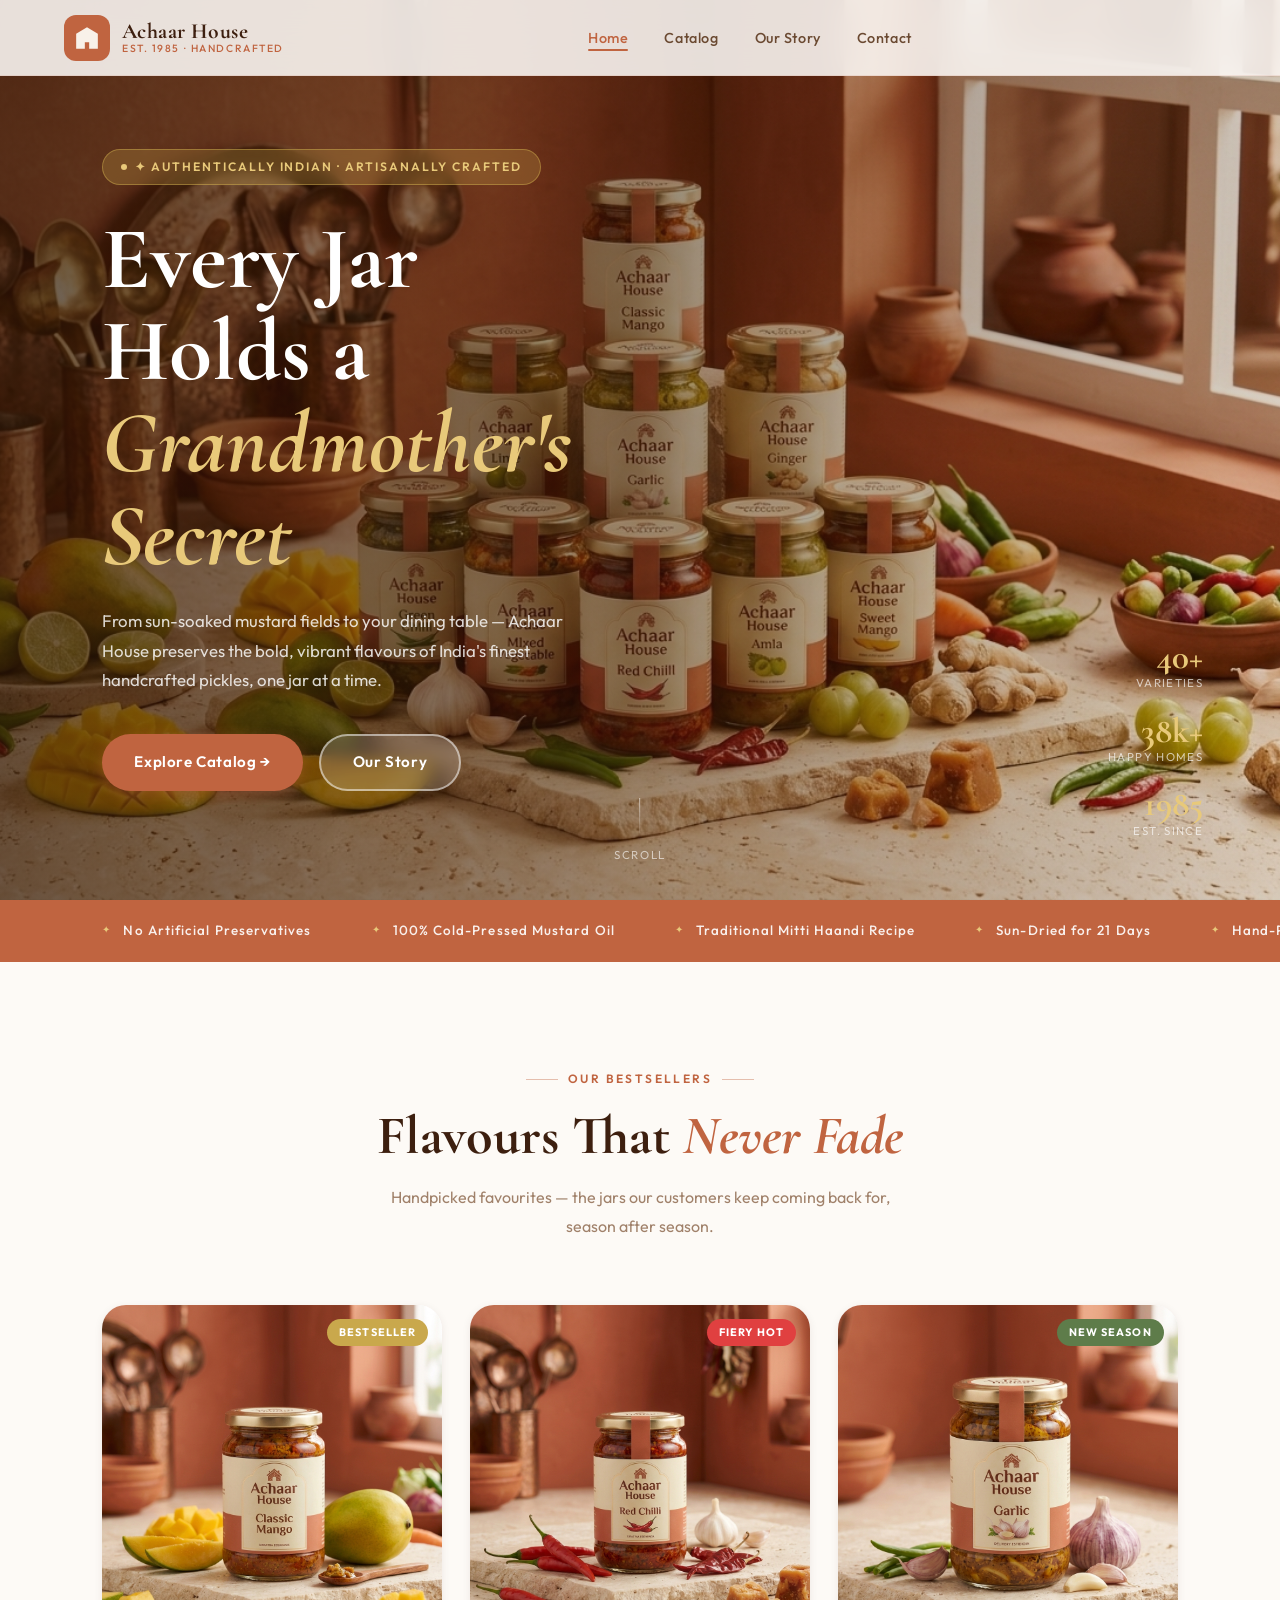
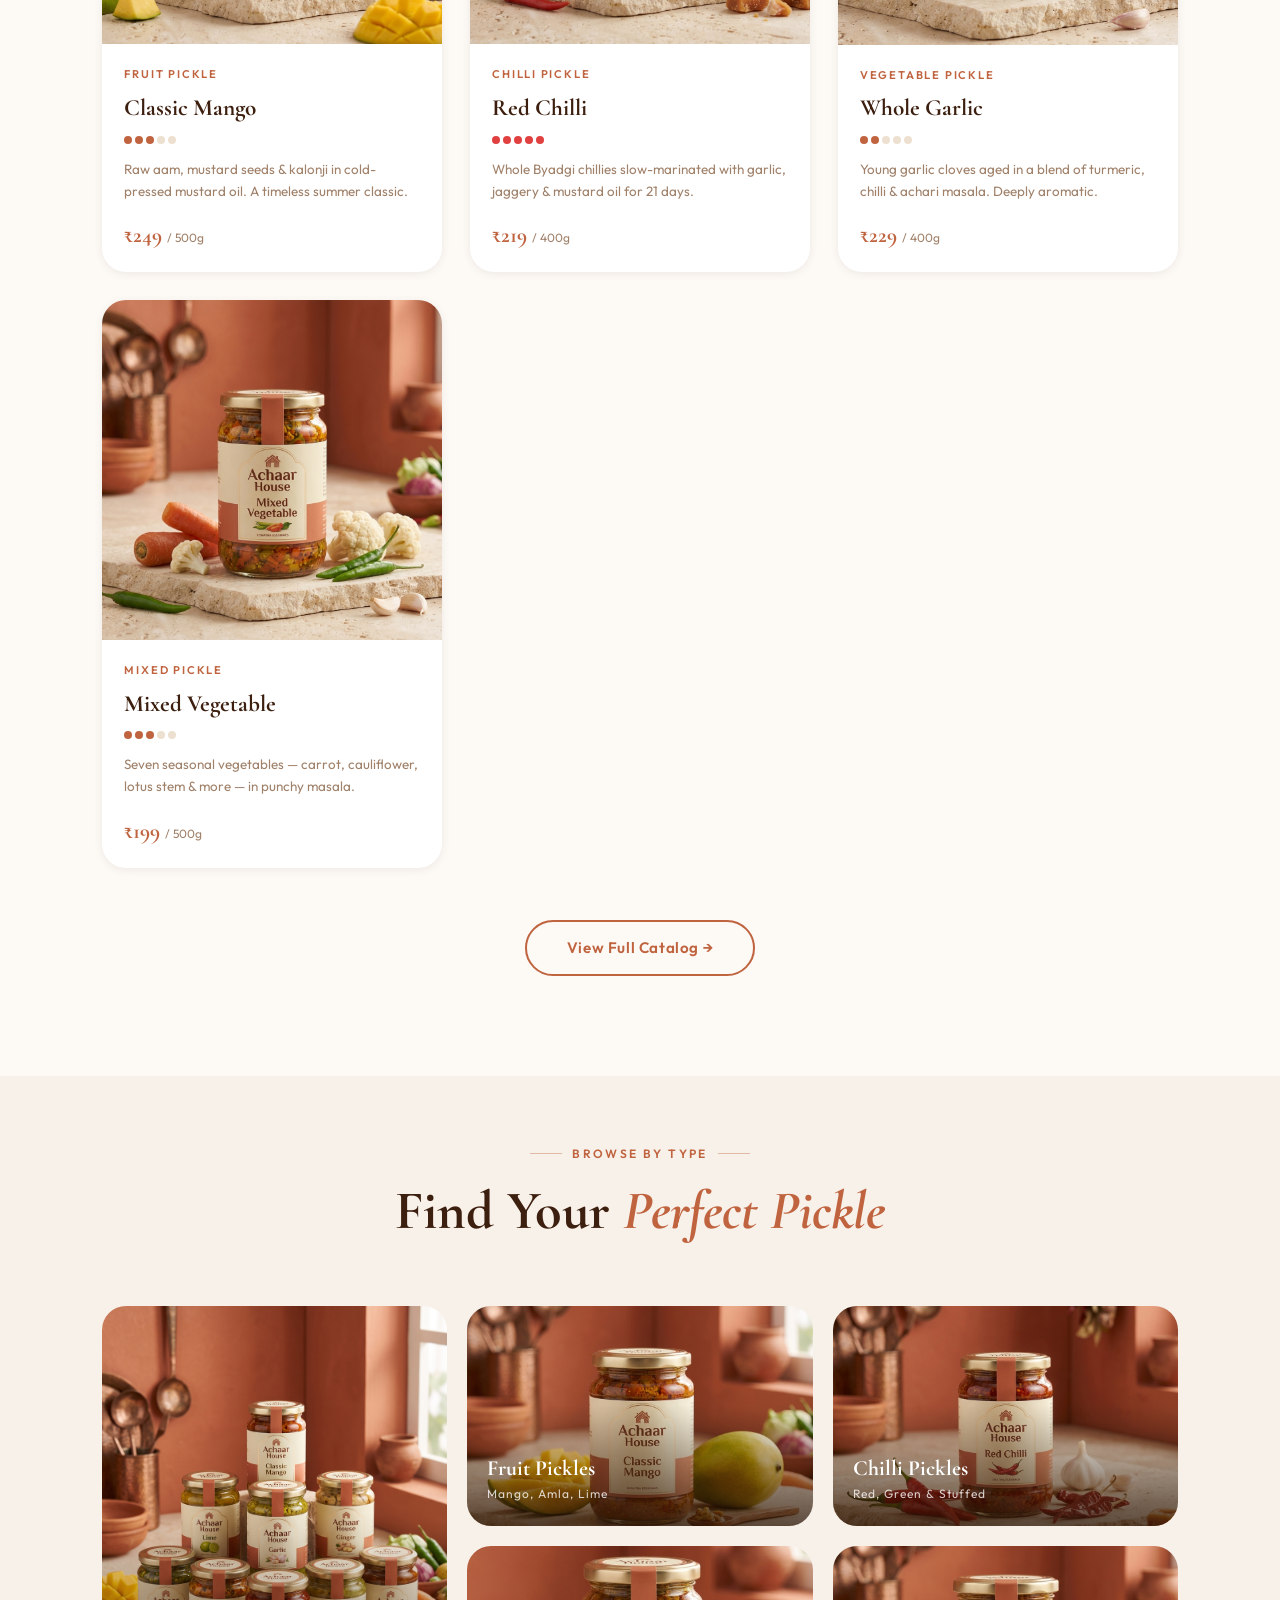
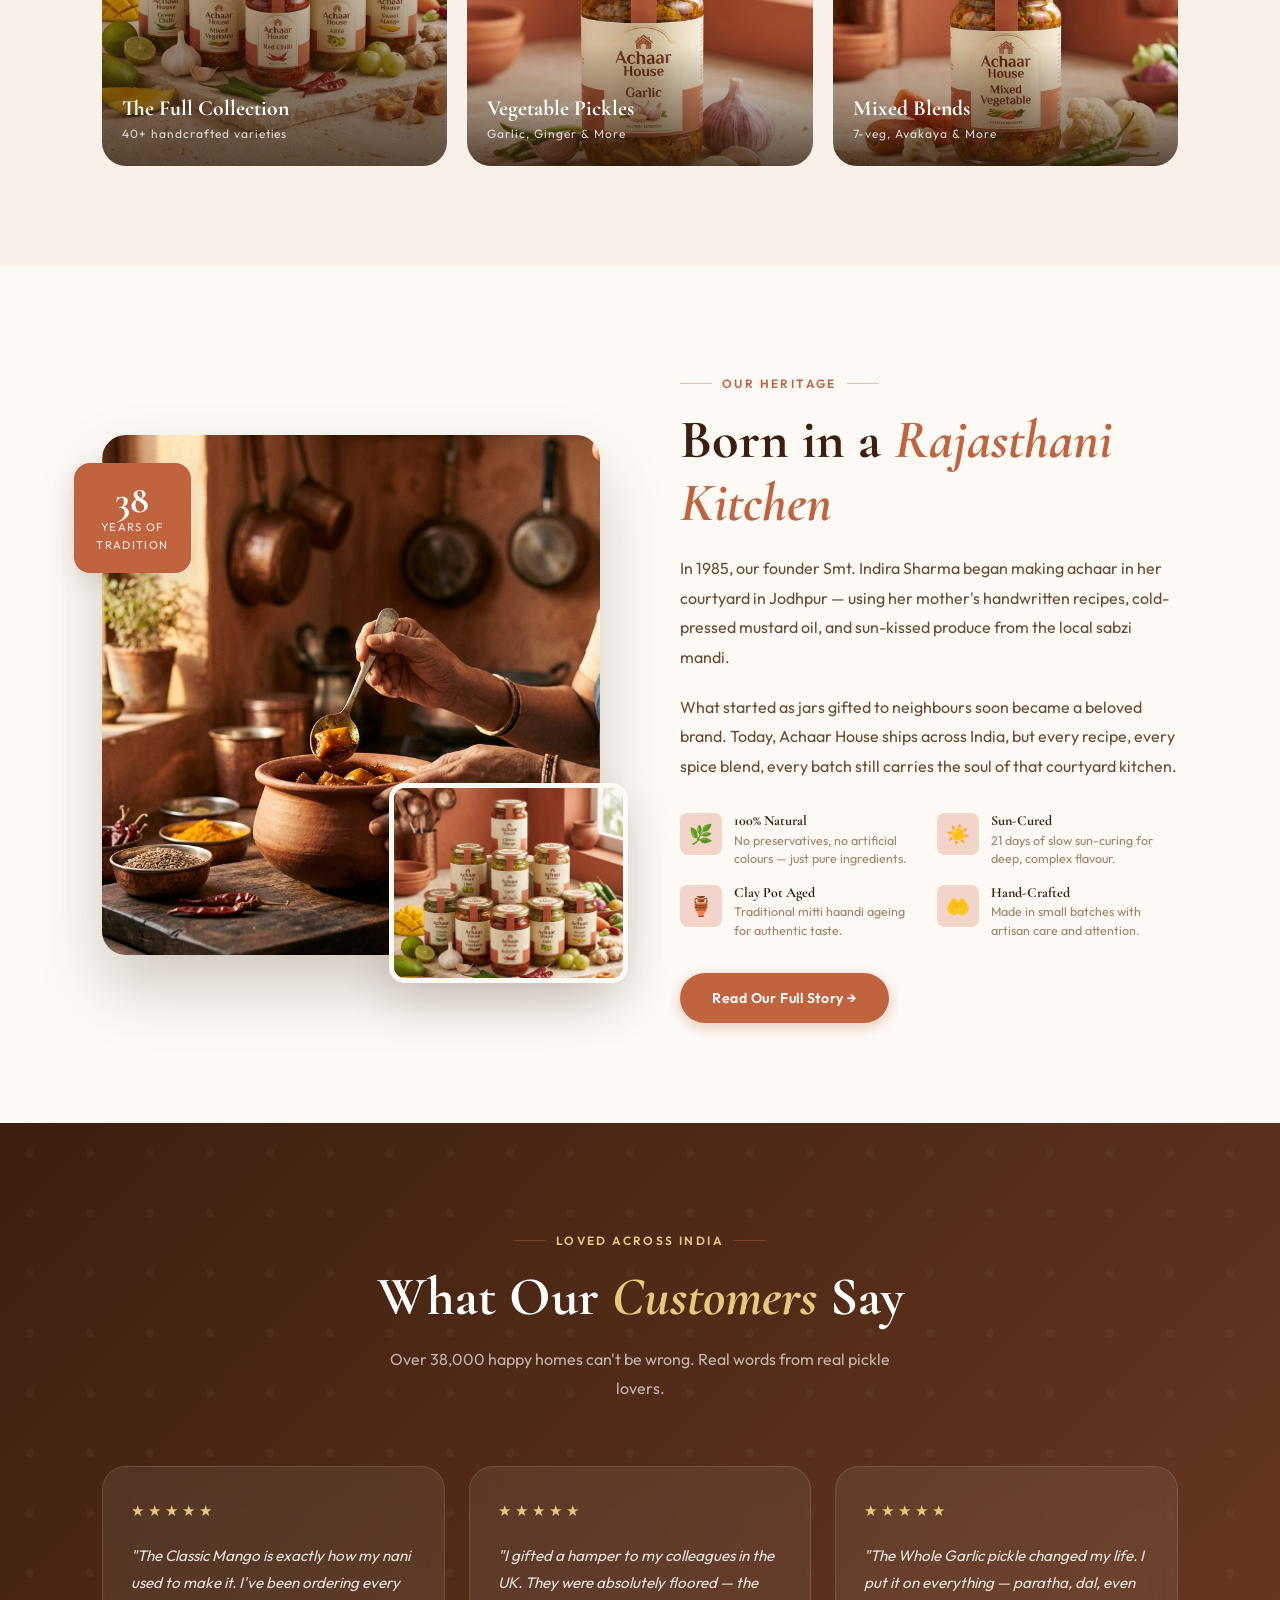
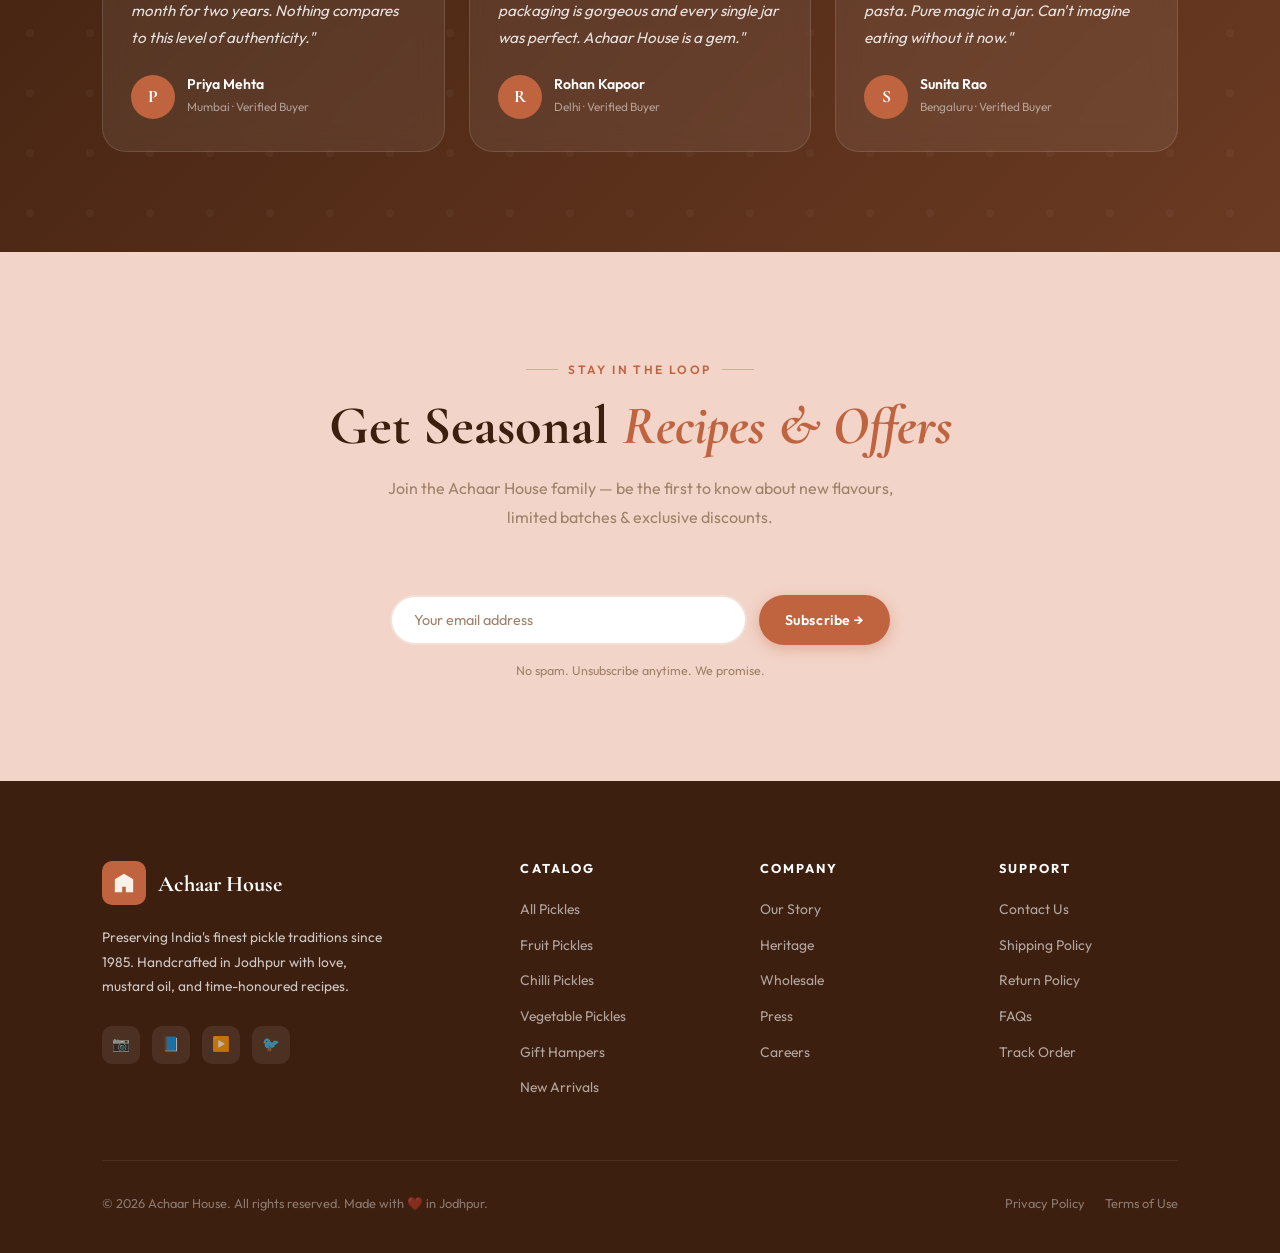
==== commit 3383d654: "feat: add Achaar House brand favicon across all pages" ====
--- a/index.html
+++ b/index.html
@@ -6,6 +6,8 @@
   <title>Achaar House — Handcrafted Indian Pickles Since 1985</title>
   <meta name="description" content="Achaar House brings you authentic, handcrafted Indian pickles made from traditional family recipes. Explore our full catalog of premium achaar – mango, lime, chilli, garlic and more." />
   <link rel="stylesheet" href="styles.css" />
+  <link rel="icon" type="image/jpeg" href="images/favicon.jpg" />
+  <link rel="shortcut icon" href="favicon.jpg" />
 </head>
 <body>
 
--- a/styles.css
+++ b/styles.css
@@ -690,6 +690,7 @@
 
 .story-img-main {
   width: 100%;
+  height: 520px;
   border-radius: var(--radius-lg);
   object-fit: cover;
   box-shadow: var(--shadow-xl);
@@ -699,6 +700,7 @@
   position: absolute;
   bottom: -28px; right: -28px;
   width: 48%;
+  height: 200px;
   border-radius: var(--radius-md);
   border: 5px solid var(--warm-white);
   box-shadow: var(--shadow-lg);
@@ -1393,6 +1395,32 @@
   transition: opacity 0.7s ease, transform 0.7s ease;
 }
 
+.values-grid {
+  display: grid;
+  grid-template-columns: repeat(4, 1fr);
+  gap: 24px;
+}
+
+.timeline-grid {
+  display: grid;
+  grid-template-columns: 1fr 1fr;
+  gap: 80px;
+  align-items: start;
+}
+
+.timeline-img-wrapper {
+  position: sticky;
+  top: 100px;
+}
+
+.timeline-img {
+  width: 100%;
+  border-radius: var(--radius-lg);
+  box-shadow: var(--shadow-xl);
+  object-fit: cover;
+  height: 580px;
+}
+
 .fade-up.visible {
   opacity: 1;
   transform: translateY(0);
@@ -1409,7 +1437,8 @@
    ============================================================ */
 @media (max-width: 1024px) {
   .story-grid { grid-template-columns: 1fr; gap: 48px; }
-  .story-img-accent { width: 38%; }
+  .story-img-main { height: 440px; }
+  .story-img-accent { width: 38%; height: 160px; right: 0; bottom: -20px; }
   .testimonials-grid { grid-template-columns: 1fr 1fr; }
   .footer-grid { grid-template-columns: 1fr 1fr; gap: 40px; }
   .categories-grid { grid-template-rows: repeat(3, 200px); }
@@ -1417,6 +1446,10 @@
   .team-grid { grid-template-columns: 1fr 1fr; }
   .contact-grid { grid-template-columns: 1fr; }
   .contact-info-card { position: static; }
+  .values-grid { grid-template-columns: repeat(2, 1fr); }
+  .timeline-grid { grid-template-columns: 1fr; gap: 48px; }
+  .timeline-img-wrapper { position: static; }
+  .timeline-img { height: 400px; }
 }
 
 @media (max-width: 768px) {
@@ -1435,6 +1468,11 @@
   .cat-card { height: 200px; }
   .story-values { grid-template-columns: 1fr; }
   .team-grid { grid-template-columns: 1fr; }
+  .values-grid { grid-template-columns: 1fr; }
+  .timeline-img { height: 300px; }
+  .story-img-main { height: 320px; }
+  .story-img-accent { display: none; }
+  .story-img-badge { transform: scale(0.85); top: 12px; left: -12px; }
   .newsletter-form { flex-direction: column; }
   .form-row { grid-template-columns: 1fr; }
   .footer-bottom { flex-direction: column; gap: 12px; text-align: center; }
@@ -1442,6 +1480,9 @@
 
 @media (max-width: 480px) {
   .products-grid { grid-template-columns: 1fr; }
-  .hero h1 { font-size: 2.6rem; }
-  .contact-form { padding: 28px 20px; }
-}
+  .hero h1 { font-size: 2.4rem; }
+  .page-header h1 { font-size: 2.2rem; }
+  .section-title { font-size: 2rem; }
+  .contact-form { padding: 24px 16px; }
+  .story-grid { gap: 32px; }
+}
